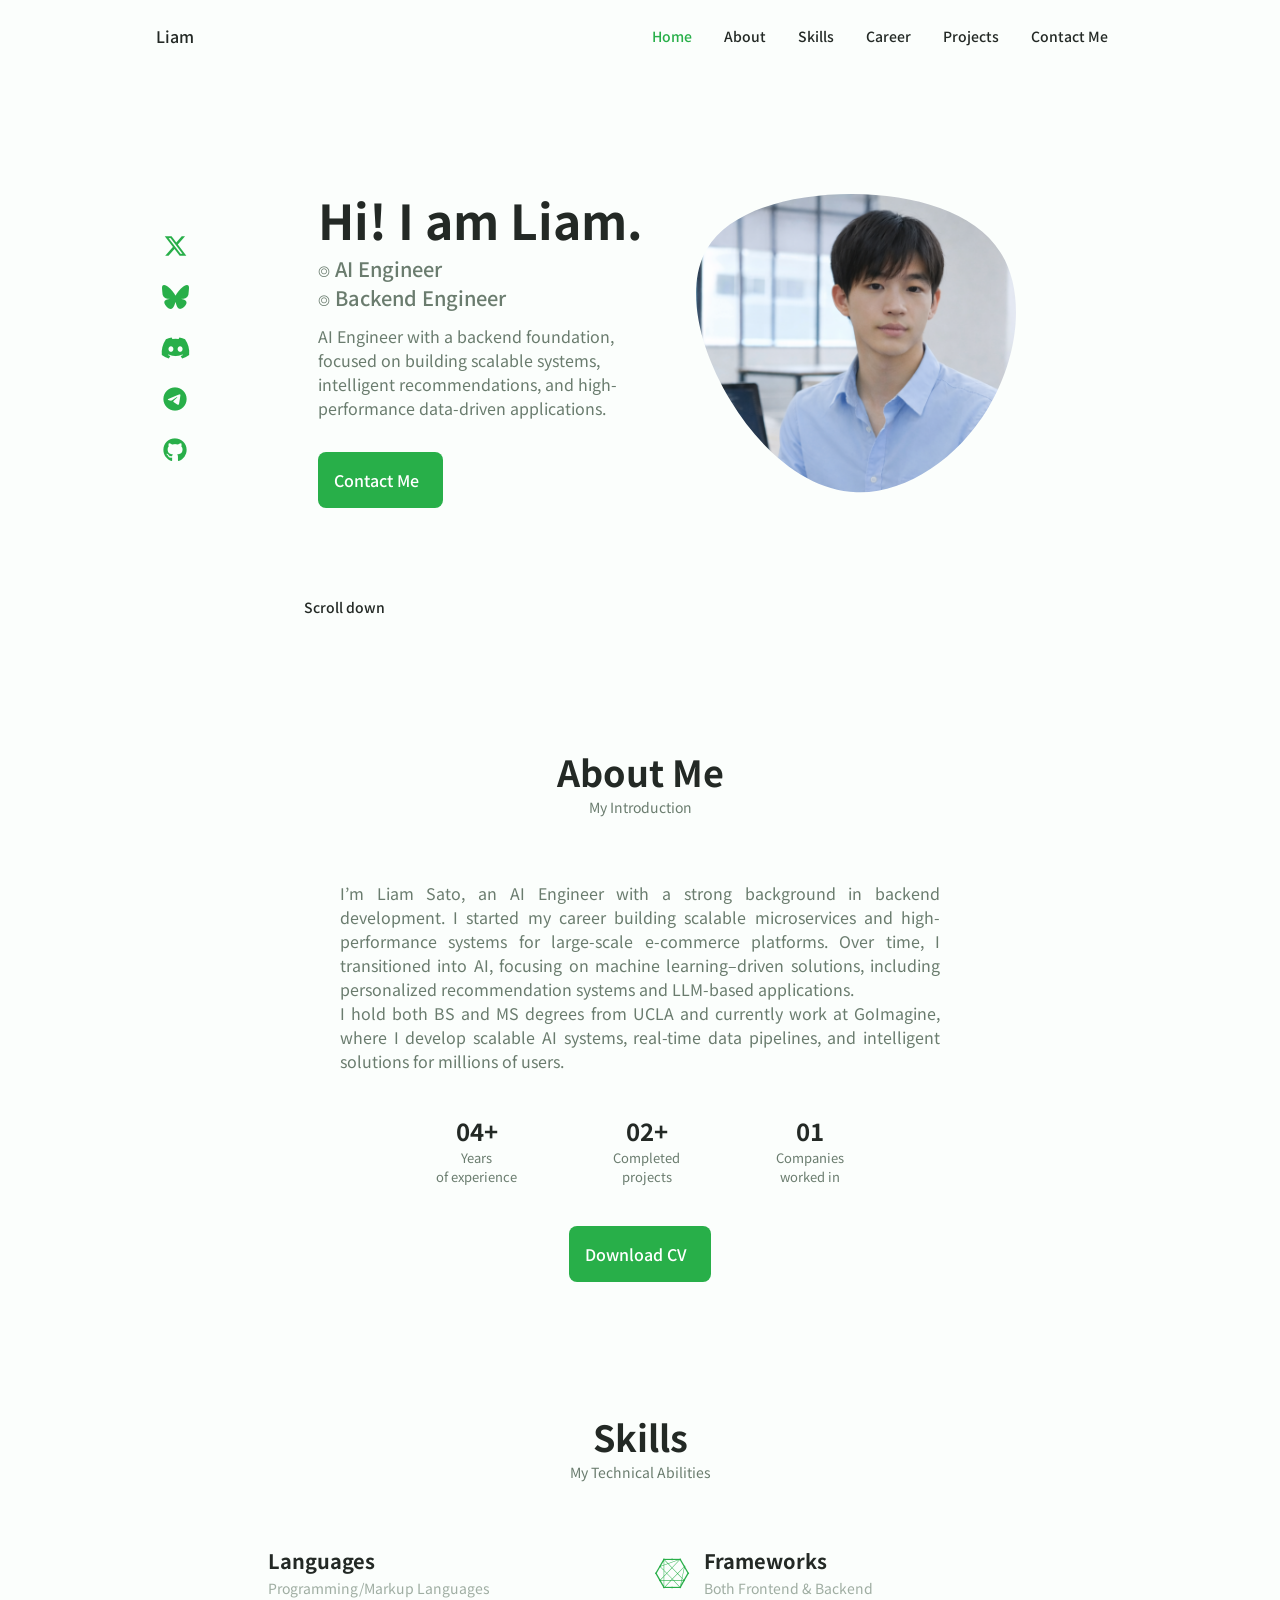
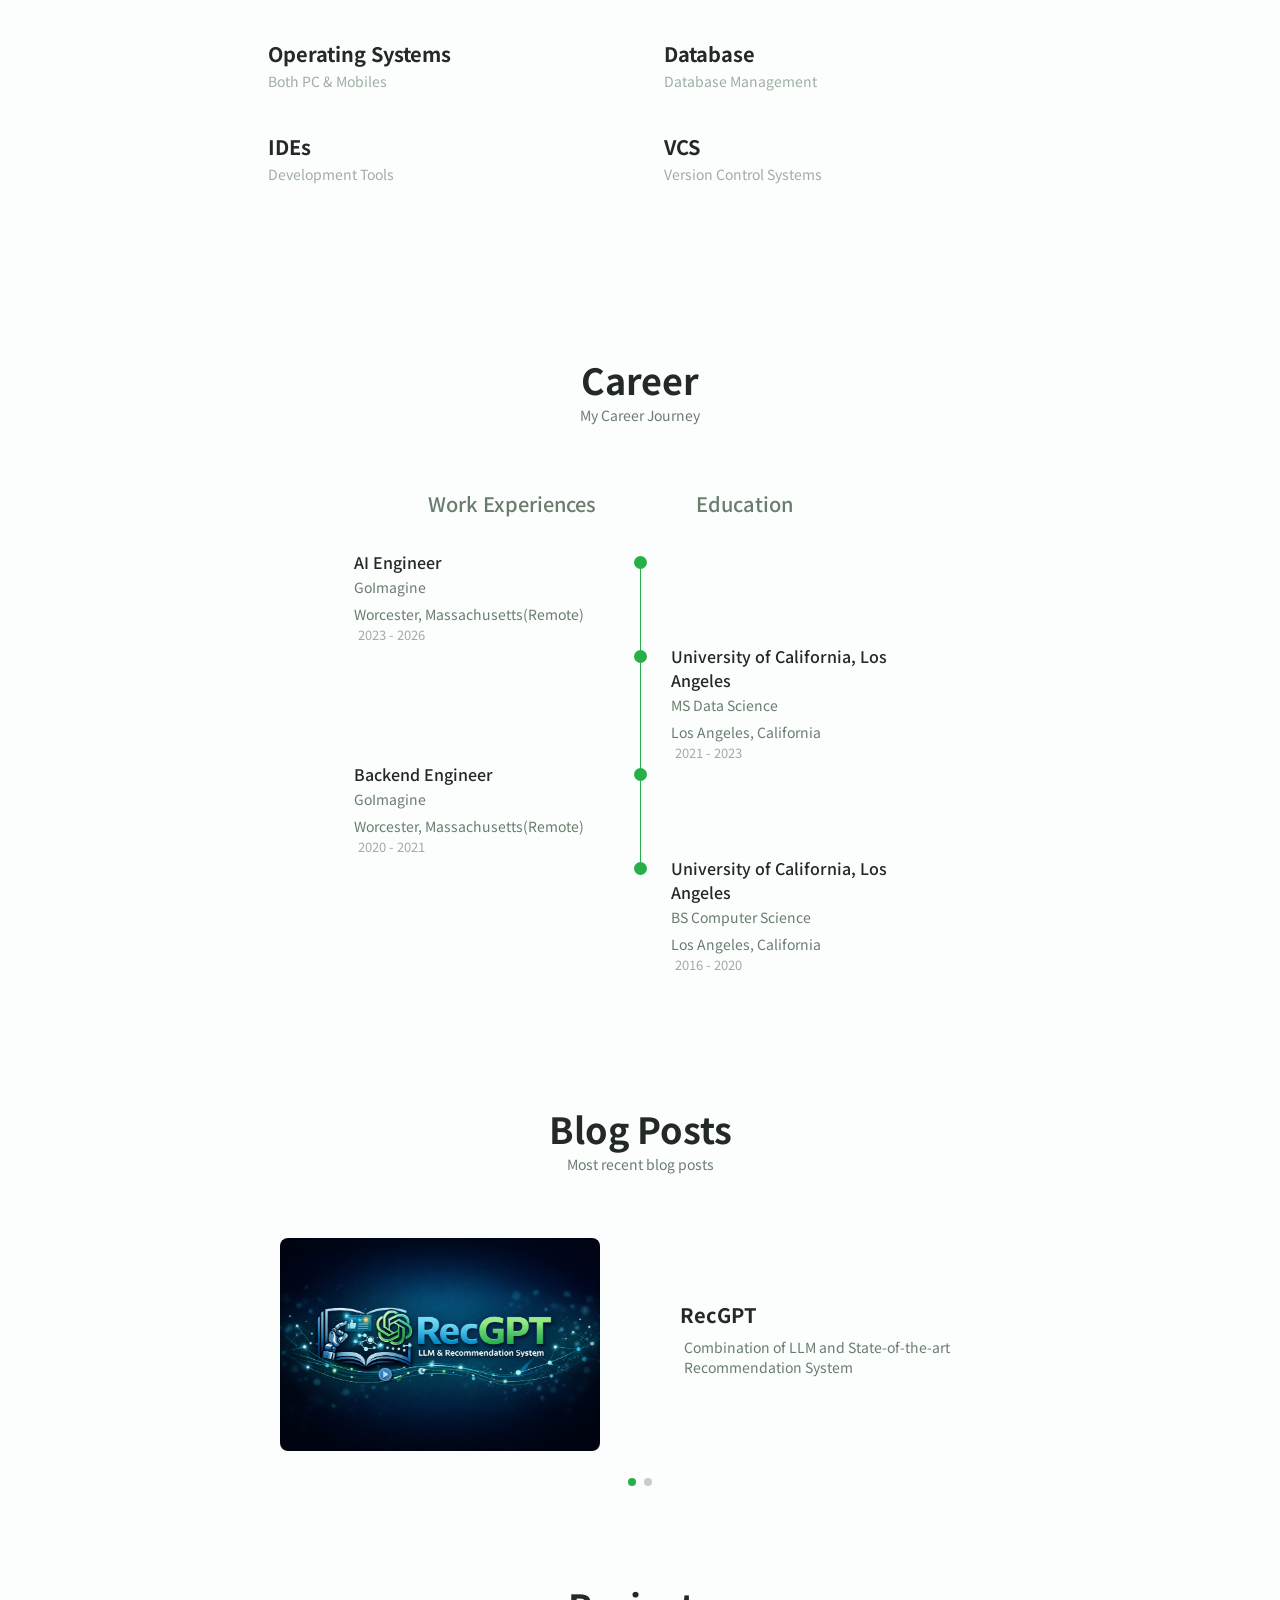
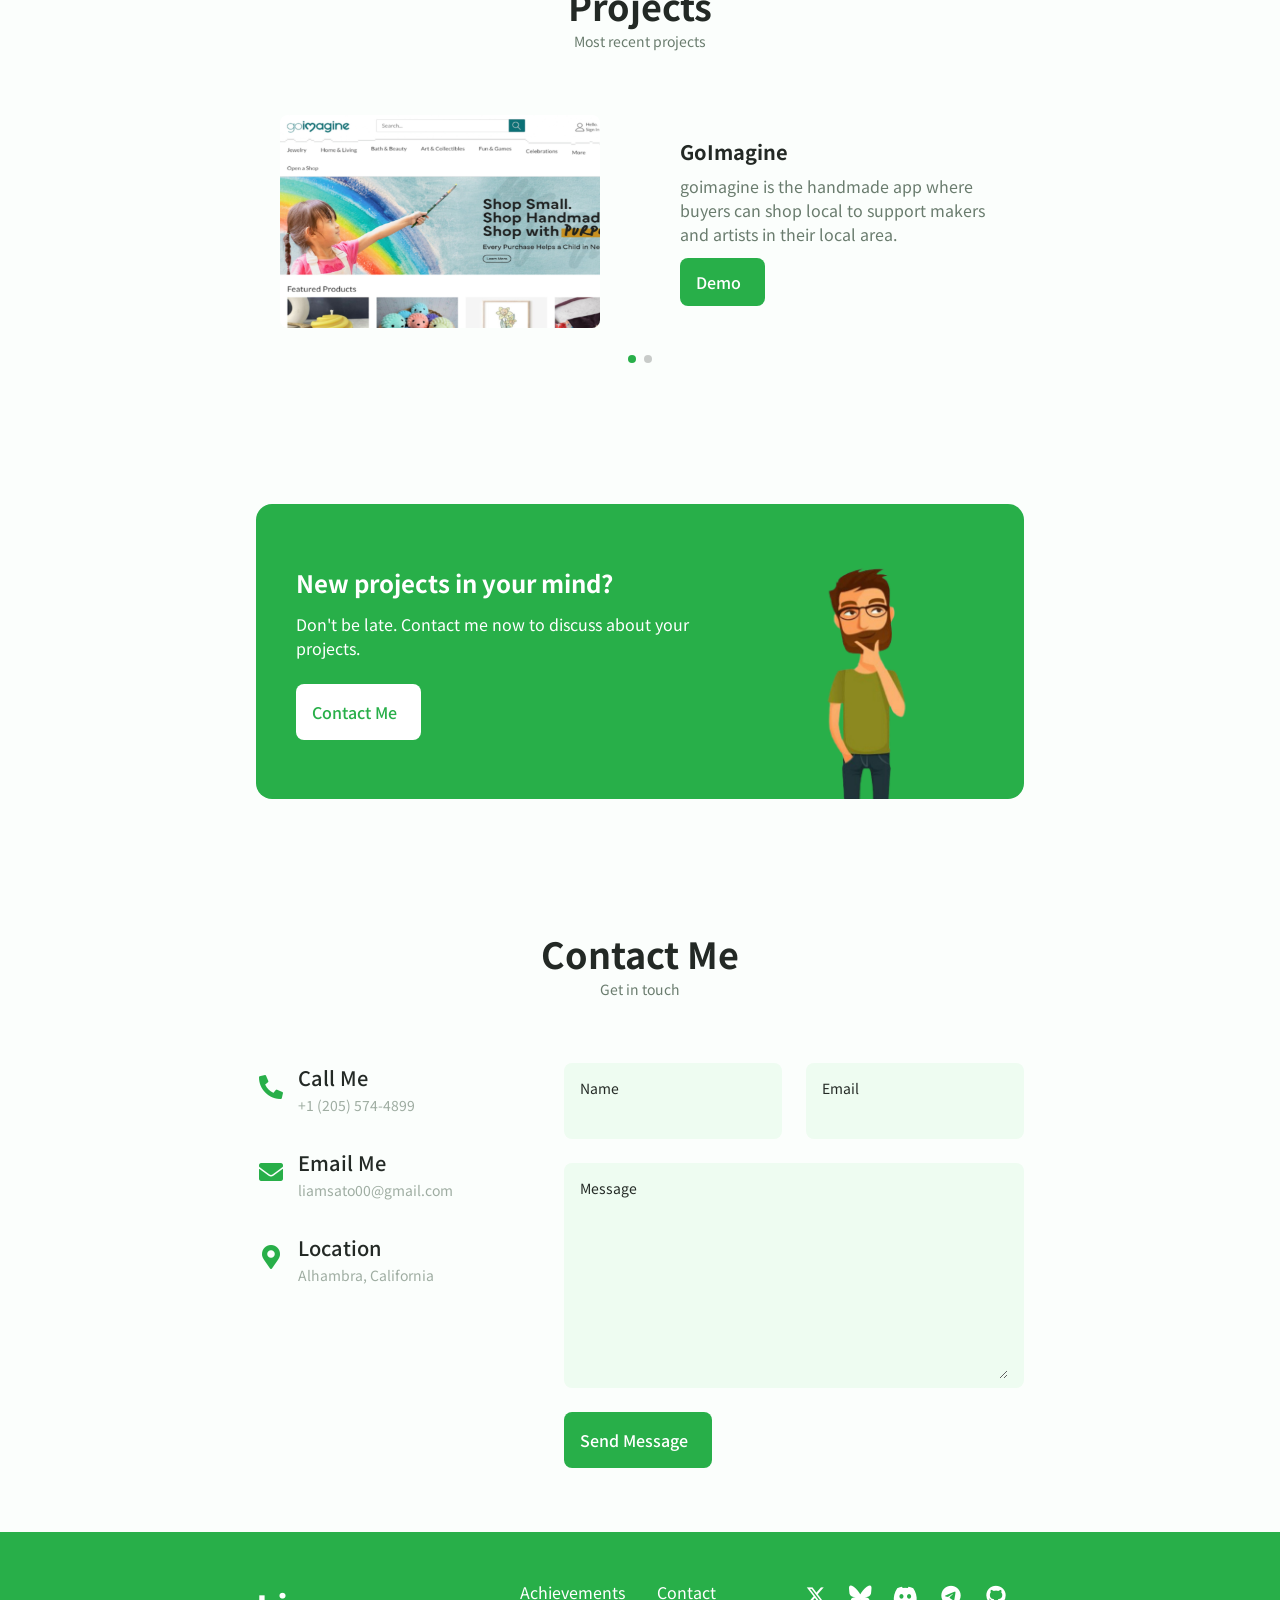
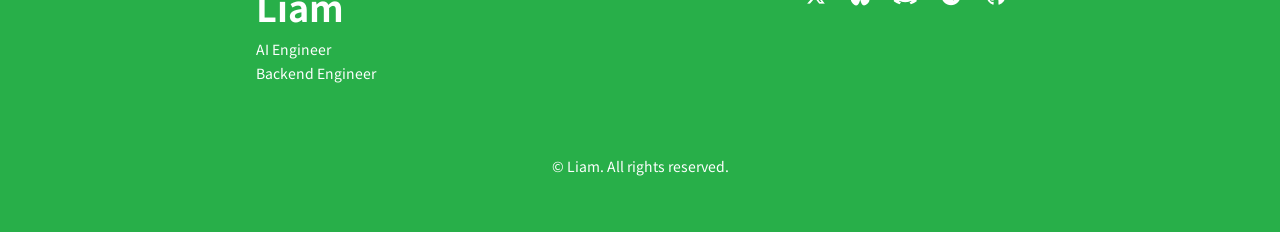
==== index.html @ b8a69bab "Initial Commit" ====
<!DOCTYPE html>
<html lang="en">
    <head>
        <meta charset="UTF-8">
        <meta name="viewport" content="width=device-width, initial-scale=1.0">

        <!--==================== UNICONS ====================-->
        <link rel="stylesheet" href="https://unicons.iconscout.com/release/v4.0.0/css/line.css">
        <link rel="stylesheet" href="https://unicons.iconscout.com/release/v4.0.0/css/solid.css">
        <link rel="stylesheet" href="https://unicons.iconscout.com/release/v4.0.0/css/thinline.css">

        <link href="assets/css/fontawesome.min.css" rel="stylesheet" />
        <link href="assets/css/brands.min.css" rel="stylesheet" />

        <!--==================== FONT AWESOME ====================-->
        <link rel="stylesheet" href="https://cdnjs.cloudflare.com/ajax/libs/font-awesome/5.15.3/css/all.min.css" integrity="sha512-iBBXm8fW90+nuLcSKlbmrPcLa0OT92xO1BIsZ+ywDWZCvqsWgccV3gFoRBv0z+8dLJgyAHIhR35VZc2oM/gI1w==" crossorigin="anonymous" referrerpolicy="no-referrer" />

        <!--==================== SWIPER CSS ====================-->
        <!-- <link rel="stylesheet" href="https://unpkg.com/swiper@6.8.4/swiper-bundle.min.css" /> -->
        <link rel="stylesheet" href="assets/css/swiper-bundle.min.css" />

        <!--==================== CSS ====================-->
        <link rel="stylesheet" href="assets/css/styles.css">

        <title>Liam's Portfolio</title>

        <!--==================== FAVICON ====================-->
        <!-- <link rel="shortcut icon" type="image/jpg" href="assets/image/debugster.png"/> -->
        <link rel="apple-touch-icon" sizes="180x180" href="apple-touch-icon.png">
        <link rel="icon" type="image/png" sizes="32x32" href="favicon-32x32.jpg">
        <link rel="icon" type="image/png" sizes="16x16" href="favicon-16x16.jpg">
        <link rel="manifest" href="site.webmanifest">
        <link rel="mask-icon" href="safari-pinned-tab.svg" color="#5bbad5">
        <meta name="msapplication-TileColor" content="#da532c">
        <meta name="theme-color" content="#ffffff">
    </head>
    <body>
        <!--==================== PAGE LOADING ANIMATION ====================-->
        <div class="loader-wrapper">
            <span class="loader">
                <span class="loader-inner"></span>
            </span>
        </div>

        <div id="main__content">
            <!--==================== HEADER ====================-->
            <header class="header" id="header">
                <nav class="nav container">
                    <a href="#" class="nav__logo">Liam</a>

                    <div class="nav__menu" id="nav-menu">
                        <ul class="nav__list grid">
                            <li class="nav__item">
                                <a href="#home" class="nav__link active-link">
                                    <i class="uil uil-estate nav__icon"></i>
                                    Home
                                </a>
                            </li>

                            <li class="nav__item">
                                <a href="#about" class="nav__link">
                                    <i class="uil uil-user nav__icon"></i>
                                    About
                                </a>
                            </li>

                            <li class="nav__item">
                                <a href="#skills" class="nav__link">
                                    <i class="uil uil-file-alt nav__icon"></i>
                                    Skills
                                </a>
                            </li>

                            <li class="nav__item">
                                <a href="#career" class="nav__link">
                                    <i class="uil uil-briefcase-alt nav__icon"></i>
                                    Career
                                </a>
                            </li>

                            <li class="nav__item hide__me">
                                <a href="#posts" class="nav__link">
                                    <i class="uil uil-briefcase-alt nav__icon"></i>
                                    Posts
                                </a>
                            </li>

                            <li class="nav__item">
                                <a href="#project" class="nav__link">
                                    <i class="uil uil-scenery nav__icon"></i>
                                    Projects
                                </a>
                            </li>

                            <li class="nav__item">
                                <a href="#contact" class="nav__link">
                                    <i class="uil uil-message nav__icon"></i>
                                    Contact Me
                                </a>
                            </li>
                        </ul>
                        <i class="uil uil-times nav__close" id="nav-close"></i>
                    </div>

                    <div class="nav__buttons">
                        <!-- Theme Changer Button -->
                        <i class="uil uil-moon change-theme" id="theme-button"></i>

                        <div class="nav__toggle" id="nav-toggle">
                            <i class="uil uil-apps"></i>
                        </div>
                    </div>
                </nav>
            </header>

            <!--==================== MAIN ====================-->
            <main class="main">
                <!--==================== HOME ====================-->
                <section class="section home" id="home">
                    <div class="container home__container grid">
                        <div class="home__content grid">
                            <div class="home__social">
                                <a href="https://x.com/SatoLiam00" class="home__social__icon" target="_blank">
                                    <i class="fa-brands fa-x-twitter"></i>
                                </a>

                                <a href="https://bsky.app/profile/gentliam.bsky.social" class="home__social__icon" target="_blank">
                                    <i class="fa-brands fa-bluesky"></i>
                                </a>

                                <a href="https://discord.gg/cBmytgBg" class="home__social__icon" target="_blank">
                                    <i class="fa-brands fa-discord"></i>
                                </a>

                                <a href="https://t.me/liam13333" class="home__social__icon" target="_blank">
                                    <i class="fa-brands fa-telegram"></i>
                                </a>

                                <a href="https://github.com/vp0122" class="home__social__icon" target="_blank">
                                    <i class="fa-brands fa-github"></i>
                                </a>
                            </div>

                            <div class="home__image">
                                <svg class="home__blob" viewBox="0 0 200 187" xmlns="http://www.w3.org/2000/svg" xmlns:xlink="http://www.w3.org/1999/xlink">
                                    <mask id="mask0" mask-type="alpha">
                                        <path d="M190.312 36.4879C206.582 62.1187 201.309 102.826 182.328 134.186C163.346 165.547
                                        130.807 187.559 100.226 186.353C69.6454 185.297 41.0228 161.023 21.7403 129.362C2.45775
                                        97.8511 -7.48481 59.1033 6.67581 34.5279C20.9871 10.1032 59.7028 -0.149132 97.9666
                                        0.00163737C136.23 0.303176 174.193 10.857 190.312 36.4879Z"/>
                                    </mask>
                                    <g mask="url(#mask0)">
                                        <path d="M190.312 36.4879C206.582 62.1187 201.309 102.826 182.328 134.186C163.346
                                        165.547 130.807 187.559 100.226 186.353C69.6454 185.297 41.0228 161.023 21.7403
                                        129.362C2.45775 97.8511 -7.48481 59.1033 6.67581 34.5279C20.9871 10.1032 59.7028
                                        -0.149132 97.9666 0.00163737C136.23 0.303176 174.193 10.857 190.312 36.4879Z"/>
                                        <image height="220%" class="home__blob__image" x='-220' y='-60' xlink:href="assets/image/welcome-image.png"/>
                                    </g>
                                </svg>
                            </div>

                            <div class="home__data">
                                <h1 class="home__title">Hi! I am Liam.</h1>
                                <h3 class="home__subtitle">⌾ AI Engineer <br> ⌾ Backend Engineer</h3>
                                <p class="home__description">
                                    AI Engineer with a backend foundation, focused on building scalable systems, intelligent recommendations, and high-performance data-driven applications.
                                </p>
                                <a href="#contact" class="button button__flex">
                                    Contact Me <i class="uil uil-message button__icon"></i>
                                </a>
                            </div>
                        </div>

                        <div class="home__scroll">
                            <a href="#about " class="home__scroll__button button__flex">
                                <i class="uil uil-mouse-alt home__scroll__mouse"></i>
                                <span class="home__scroll__name">Scroll down</span>
                                <i class="uil uil-arrow-down home__scroll__arrow"></i>
                            </a>
                        </div>
                    </div>
                </section>

                <!--==================== ABOUT ====================-->
                <section class="section about " id="about">
                    <h2 class="section__title">About Me</h2>
                    <span class="section__subtitle">My Introduction</span>

                    <div class="container about__container">

                        <div class="about__data">
                            <p class="about__description">
                                I’m Liam Sato, an AI Engineer with a strong background in backend development. I started my career building scalable microservices and high-performance systems for large-scale e-commerce platforms. Over time, I transitioned into AI, focusing on machine learning–driven solutions, including personalized recommendation systems and LLM-based applications.<br>
                                I hold both BS and MS degrees from UCLA and currently work at GoImagine, where I develop scalable AI systems, real-time data pipelines, and intelligent solutions for millions of users.
                            </p>
        
                            <div class="about__info">
                                <div>
                                    <span class="about__info__title">04+</span>
                                    <span class="about__info__name">Years <br> of experience</span>
                                </div>
        
                                <div>
                                    <span class="about__info__title">02+</span>
                                    <span class="about__info__name">Completed <br> projects</span>
                                </div>
        
                                <div>
                                    <span class="about__info__title">01</span>
                                    <span class="about__info__name">Companies <br> worked in</span>
                                </div>
                            </div>

                            <div class="about__buttons">
                                <a download="" href="assets/pdf/CV-Liam_Sato.pdf" class="button button__flex">
                                    Download CV <i class="uil uil-download-alt button__icon"></i>
                                </a>
                            </div>
                        </div>
                    </div>
                </section>

                <!--==================== SKILLS ====================-->
                <section class="section skills" id="skills">
                    <h2 class="section__title">Skills</h2>
                    <span class="section__subtitle">My Technical Abilities</span>
                    <div class="container skills__container grid">

                        <!--==================== SKILLS ROW 1 ====================-->
                        <div>
                            <!--==================== SKILL 1 ====================-->
                            <div class="skills__content skills__close">
                                <div class="skills__header">
                                    <i class="uil uil-brackets-curly skills__icon"></i>

                                    <div>
                                        <h1 class="skills__title">Languages</h1>
                                        <span class="skills__subtitle">Programming/Markup Languages</span>
                                    </div>

                                    <i class="uil uil-angle-down skills__arrow"></i>
                                </div>

                                <div class="skills__list grid">
                                    <table>
                                        <tr>
                                            <td>
                                                <div class="skills__item">
                                                    <img src="assets/image/languages/html.png" alt="" class="skills__image">
                                                    <h3 class="skills__name">HTML5</h3>
                                                </div>
                                            </td>

                                            <td>
                                                <div class="skills__item">
                                                    <img src="assets/image/languages/css.png" alt="" class="skills__image">
                                                    <h3 class="skills__name">CSS3</h3>
                                                </div>
                                            </td>

                                            <td>
                                                <div class="skills__item">
                                                    <img src="assets/image/languages/javascript.png" alt="" class="skills__image">
                                                    <h3 class="skills__name">JavaScript</h3>
                                                </div>
                                            </td>

                                            <td>
                                                <div class="skills__item">
                                                    <img src="assets/image/languages/typescript.png" alt="" class="skills__image">
                                                    <h3 class="skills__name">TypeScript</h3>
                                                </div>
                                            </td>
                                        </tr>

                                        <tr>
                                            <td>
                                                <div class="skills__item">
                                                    <img src="assets/image/languages/c.png" alt="" class="skills__image">
                                                    <h3 class="skills__name">C</h3>
                                                </div>
                                            </td>

                                            <td>
                                                <div class="skills__item">
                                                    <img src="assets/image/languages/cpp.png" alt="" class="skills__image">
                                                    <h3 class="skills__name">C++</h3>
                                                </div>
                                            </td>

                                            <td>
                                                <div class="skills__item">
                                                    <img src="assets/image/languages/csharp.png" alt="" class="skills__image">
                                                    <h3 class="skills__name">C#</h3>
                                                </div>
                                            </td>

                                            <td>
                                                <div class="skills__item">
                                                    <img src="assets/image/languages/java.png" alt="" class="skills__image">
                                                    <h3 class="skills__name">Java</h3>
                                                </div>
                                            </td>
                                        </tr>

                                        <tr>
                                            <td>
                                                <div class="skills__item">
                                                    <img src="assets/image/languages/python.png" alt="" class="skills__image">
                                                    <h3 class="skills__name">Python</h3>
                                                </div>
                                            </td>

                                            <td>
                                                <div class="skills__item">
                                                    <img src="assets/image/languages/php.png" alt="" class="skills__image">
                                                    <h3 class="skills__name">PHP</h3>
                                                </div>
                                            </td>

                                            <td></td>

                                            <td></td>
                                        </tr>
                                    </table>
                                </div>
                            </div>

                            <!--==================== SKILL 2 ====================-->
                            <div class="skills__content skills__close">
                                <div class="skills__header">
                                    <i class="uil uil-desktop skills__icon"></i>

                                    <div>
                                        <h1 class="skills__title">Operating Systems</h1>
                                        <span class="skills__subtitle">Both PC &amp; Mobiles</span>
                                    </div>

                                    <i class="uil uil-angle-down skills__arrow"></i>
                                </div>

                                <div class="skills__list grid">
                                    <table>
                                        <tr>
                                            <td>
                                                <div class="skills__item">
                                                    <img src="assets/image/os/windows.png" alt="" class="skills__image">
                                                    <h3 class="skills__name">Windows</h3>
                                                </div>
                                            </td>

                                            <td>
                                                <div class="skills__item">
                                                    <img src="assets/image/os/ubuntu.png" alt="" class="skills__image">
                                                    <h3 class="skills__name">Ubuntu</h3>
                                                </div>
                                            </td>

                                            <td>
                                                <div class="skills__item">
                                                    <img src="assets/image/os/android.png" alt="" class="skills__image">
                                                    <h3 class="skills__name">Android</h3>
                                                </div>
                                            </td>
                                        </tr>
                                    </table>
                                </div>
                            </div>
                            
                            <!--==================== SKILLS ROW 3 ====================-->
                            <div>
                                <!--==================== SKILL 1 ====================-->
                                <div class="skills__content skills__close">
                                    <div class="skills__header">
                                        <i class="uil uil-setting skills__icon"></i>

                                        <div>
                                            <h1 class="skills__title">IDEs</h1>
                                            <span class="skills__subtitle">Development Tools</span>
                                        </div>

                                        <i class="uil uil-angle-down skills__arrow"></i>
                                    </div>

                                    <div class="skills__list grid">
                                        <table>
                                            <tr>
                                                <td>
                                                    <div class="skills__item">
                                                        <img src="assets/image/ide/vscode.png" alt="" class="skills__image">
                                                        <h3 class="skills__name">VS Code</h3>
                                                    </div>
                                                </td>

                                                <td>
                                                    <div class="skills__item">
                                                        <img src="assets/image/ide/intellij-idea.png" alt="" class="skills__image">
                                                        <h3 class="skills__name">IntelliJ</h3>
                                                    </div>
                                                </td>

                                                <td>
                                                    <div class="skills__item">
                                                        <img src="assets/image/ide/webstorm.png" alt="" class="skills__image">
                                                        <h3 class="skills__name">WebStorm</h3>
                                                    </div>
                                                </td>

                                                <td></td>
                                            </tr>
                                        </table>
                                    </div>
                                </div>
                            </div>
                        </div>

                        <!--==================== SKILLS ROW 2 ====================-->
                        <div>
                            <!--==================== SKILL 1 ====================-->
                            <div class="skills__content skills__close">
                                <div class="skills__header">
                                    <!-- <i class="uil uil-brackets-curly skills__icon"></i> -->
                                    <i class="fab fa-connectdevelop skills__icon"></i>

                                    <div>
                                        <h1 class="skills__title">Frameworks</h1>
                                        <span class="skills__subtitle">Both Frontend &amp; Backend</span>
                                    </div>

                                    <i class="uil uil-angle-down skills__arrow"></i>
                                </div>

                                <div class="skills__list grid">
                                    <table>
                                        <tr>
                                            <td>
                                                <div class="skills__item">
                                                    <img src="assets/image/frameworks/bootstrap.png" alt="" class="skills__image">
                                                    <h3 class="skills__name">Bootstrap</h3>
                                                </div>
                                            </td>

                                            <td>
                                                <div class="skills__item">
                                                    <img src="assets/image/frameworks/jquery.png" alt="" class="skills__image">
                                                    <h3 class="skills__name">jQuery</h3>
                                                </div>
                                            </td>

                                            <td>
                                                <div class="skills__item">
                                                    <img src="assets/image/frameworks/nextjs.png" alt="" class="skills__image">
                                                    <h3 class="skills__name">Next.JS</h3>
                                                </div>
                                            </td>

                                            <td>
                                                <div class="skills__item">
                                                    <img src="assets/image/frameworks/springboot.png" alt="" class="skills__image">
                                                    <h3 class="skills__name">Spring Boot</h3>
                                                </div>
                                            </td>
                                        </tr>

                                        <tr>
                                            <td>
                                                <div class="skills__item">
                                                    <img src="assets/image/frameworks/pytorch.png" alt="" class="skills__image">
                                                    <h3 class="skills__name">PyTorch</h3>
                                                </div>
                                            </td>

                                            <td>
                                                <div class="skills__item">
                                                    <img src="assets/image/frameworks/huggingface.png" alt="" class="skills__image">
                                                    <h3 class="skills__name">Huggingface<br>Transformers</h3>
                                                </div>
                                            </td>

                                            <td></td>

                                            <td></td>
                                        </tr>
                                    </table>
                                </div>
                            </div>

                            <!--==================== SKILL 2 ====================-->
                            <div class="skills__content skills__close">
                                <div class="skills__header">
                                    <i class="uil uil-server-connection skills__icon"></i>

                                    <div>
                                        <h1 class="skills__title">Database</h1>
                                        <span class="skills__subtitle">Database Management</span>
                                    </div>

                                    <i class="uil uil-angle-down skills__arrow"></i>
                                </div>

                                <div class="skills__list grid">
                                    <table>
                                        <tr>
                                            <td>
                                                <div class="skills__item">
                                                    <img src="assets/image/database/mysql.png" alt="" class="skills__image">
                                                    <h3 class="skills__name">MySQL</h3>
                                                </div>
                                            </td>

                                            <td>
                                                <div class="skills__item">
                                                    <img src="assets/image/database/oracle.png" alt="" class="skills__image">
                                                    <h3 class="skills__name">Oracle</h3>
                                                </div>
                                            </td>

                                            <td>
                                                <div class="skills__item">
                                                    <img src="assets/image/database/mongodb.png" alt="" class="skills__image">
                                                    <h3 class="skills__name">MongoDB</h3>
                                                </div>
                                            </td>

                                            <td>
                                                <div class="skills__item">
                                                    <img src="assets/image/database/redis.png" alt="" class="skills__image">
                                                    <h3 class="skills__name">Redis</h3>
                                                </div>
                                            </td>
                                        </tr>
                                    </table>
                                </div>
                            </div>
                            
                            <!--==================== SKILL 2 ====================-->
                            <div class="skills__content skills__close">
                                <div class="skills__header">
                                    <i class="uil uil-code-branch skills__icon"></i>

                                    <div>
                                        <h1 class="skills__title">VCS</h1>
                                        <span class="skills__subtitle">Version Control Systems</span>
                                    </div>

                                    <i class="uil uil-angle-down skills__arrow"></i>
                                </div>

                                <div class="skills__list grid">
                                    <table>
                                        <tr>
                                            <td>
                                                <div class="skills__item">
                                                    <img src="assets/image/vcs/git.png" alt="" class="skills__image">
                                                    <h3 class="skills__name">Git</h3>
                                                </div>
                                            </td>

                                            <td>
                                                <div class="skills__item">
                                                </div>
                                            </td>

                                            <td>
                                                <div class="skills__item">
                                                </div>
                                            </td>

                                            <td>
                                                <div class="skills__item">
                                                </div>
                                            </td>
                                        </tr>
                                    </table>
                                </div>
                            </div>
                        </div>
                    </div>
                </section>

                <!--==================== CAREER ====================-->
                <section class="section career" id="career">
                    <h2 class="section__title">Career</h2>
                    <span class="section__subtitle">My Career Journey</span>

                    <div class="container career__container">
                        <div class="career__tabs">
                            <div class="career__button button__flex">
                                <i class="uil uil-briefcase-alt career__icon"></i>
                                Work Experiences
                            </div>

                            <div class="career__button button__flex">
                                <i class="uil uil-graduation-cap career__icon"></i>
                                Education
                            </div>
                        </div>

                        <div class="career__sections">
                            <!--==================== CAREER CONTENT 1 ====================-->
                            <div class="career__content career__active career__education" data-content>
                                <!--==================== CAREER 1 ====================-->
                                <div class="career__data">
                                    <div>
                                        <h3 class="career__title">AI Engineer</h3>
                                        <span class="career__institute">GoImagine</span>
                                        
                                        <div>
                                            <i class="uil uil-location-pin-alt"></i>
                                            <span class="career__location">Worcester, Massachusetts(Remote)</span>
                                        </div>
                                        
                                        <div class="career__calendar">
                                            <i class="uil uil-calendar-alt"></i>
                                            <span class="career__year">2023 - 2026</span>
                                        </div>
                                    </div>

                                    <div>
                                        <span class="career__rounder"></span>
                                        <span class="career__line"></span>
                                    </div>
                                </div>

                                <!--==================== CAREER 2 ====================-->
                                <div class="career__data">
                                    <div></div>

                                    <div>
                                        <span class="career__rounder"></span>
                                        <span class="career__line"></span>
                                    </div>
                                    
                                    <div>
                                        <h3 class="career__title">University of California, Los Angeles</h3>
                                        <span class="career__institute">MS Data Science</span>

                                        <div>
                                            <i class="uil uil-location-pin-alt"></i>
                                            <span class="career__location">Los Angeles, California</span>
                                        </div>

                                        <div class="career__calendar">
                                            <i class="uil uil-calendar-alt"></i>
                                            <span class="career__year">2021 - 2023</span>
                                        </div>
                                    </div>
                                </div>

                                <!--==================== CAREER 3 ====================-->
                                <div class="career__data">
                                    <div>
                                        <h3 class="career__title">Backend Engineer</h3>
                                        <span class="career__institute">GoImagine</span>
                                        
                                        <div>
                                            <i class="uil uil-location-pin-alt"></i>
                                            <span class="career__location">Worcester, Massachusetts(Remote)</span>
                                        </div>
                                        
                                        <div class="career__calendar">
                                            <i class="uil uil-calendar-alt"></i>
                                            <span class="career__year">2020 - 2021</span>
                                        </div>
                                    </div>

                                    <div>
                                        <span class="career__rounder"></span>
                                        <span class="career__line"></span>
                                    </div>
                                </div>

                                <!--==================== CAREER 4 ====================-->
                                <div class="career__data">
                                    
                                    <div></div>

                                    <div>
                                        <span class="career__rounder"></span>
                                    </div>
                                    
                                    <div>
                                        <h3 class="career__title">University of California, Los Angeles</h3>
                                        <span class="career__institute">BS Computer Science</span>

                                        <div>
                                            <i class="uil uil-location-pin-alt"></i>
                                            <span class="career__location">Los Angeles, California</span>
                                        </div>

                                        <div class="career__calendar">
                                            <i class="uil uil-calendar-alt"></i>
                                            <span class="career__year">2016 - 2020</span>
                                        </div>
                                    </div>
                                </div>
                            </div>
                        </div>
                    </div>
                </section>

                <!--==================== POSTS / BLOG ====================-->
                <section class="section posts" id="posts">
                    <h2 class="section__title">Blog Posts</h2>
                    <span class="section__subtitle">Most recent blog posts</span>

                    <div class="container posts__container swiper-container">
                        <div class="swiper-wrapper">
                            <!--==================== POST 1 ====================-->
                            <div class="posts__content grid swiper-slide">
                                <img src="assets/image/posts/RecGPT.jpg" alt="" class="posts__image">

                                <div class="posts__data">
                                    <h3 class="posts__title">RecGPT</h3>
                                    <div class="posts__description">
                                        <ul>
                                            <li>
                                                <i class="uil uil-document-info posts__li__icon"></i>
                                                <span class="posts__list__item">Combination of LLM and State-of-the-art Recommendation System</span>
                                            </li>
                                        </ul>
                                    </div>
                                </div>
                            </div>

                            <!--==================== POST 2 ====================-->
                            <div class="posts__content grid swiper-slide">
                                <img src="assets/image/posts/Java_TIP.jpg" alt="" class="posts__image">

                                <div class="posts__data">
                                    <h3 class="posts__title">Java TIP</h3>
                                    <div class="posts__description">
                                        <ul>
                                            <li>
                                                <i class="uil uil-document-info posts__li__icon"></i>
                                                <span class="posts__list__item">One of the Java Tip Series</span>
                                            </li>
                                        </ul>
                                    </div>
                                </div>
                            </div>
                        </div>

                        <div class="swiper-button-next">
                            <i class="uil uil-angle-right-b posts__swiper__icon"></i>
                        </div>
                        <div class="swiper-button-prev">
                            <i class="uil uil-angle-left-b posts__swiper__icon"></i>
                        </div>

                        <div class="swiper-pagination"></div>
                    </div>
                </section>

                <!--==================== PROJECTS ====================-->
                <section class="section project" id="project">
                    <h2 class="section__title">Projects</h2>
                    <span class="section__subtitle">Most recent projects</span>

                    <div class="container project__container swiper-container">
                        <div class="swiper-wrapper">
                            <!--==================== PROJECT 1 ====================-->
                            <div class="project__content grid swiper-slide">
                                <img src="assets/image/projects/GoImagine.jpg" alt="" class="project__image">

                                <div class="project__data">
                                    <h3 class="project__title">GoImagine</h3>
                                    <p class="project__description">
                                        goimagine is the handmade app where buyers can shop local to support makers and artists in their local area.
                                    </p>
                                    <a href="https://play.google.com/store/apps/details?id=com.goimagine.app&hl=en_SG" class="button button__flex button__small project__button" target="_blank">
                                        Demo
                                        <i class="uil uil-arrow-right button__icon"></i>
                                    </a>
                                </div>
                            </div>

                            <!--==================== PROJECT 2 ====================-->
                            <div class="project__content grid swiper-slide">
                                <img src="assets/image/projects/UnitConverter-Thumb.jpg" alt="" class="project__image">

                                <div class="project__data">
                                    <h3 class="project__title">Unit Converter</h3>
                                    <p class="project__description">
                                        An Android app to convert between units of various measurements.
                                    </p>
                                    <a href="https://www.amazon.com/Debugster-Unit-Converter/dp/B01A475IP0/" class="button button__flex button__small project__button" target="_blank">
                                        Demo
                                        <i class="uil uil-arrow-right button__icon"></i>
                                    </a>
                                </div>
                            </div>
                        </div>

                        <div class="swiper-button-next">
                            <i class="uil uil-angle-right-b project__swiper__icon"></i>
                        </div>
                        <div class="swiper-button-prev">
                            <i class="uil uil-angle-left-b project__swiper__icon"></i>
                        </div>

                        <div class="swiper-pagination"></div>
                    </div>
                </section>

                <!--==================== PROPOSAL IN MIND ====================-->
                <section class="section proposal">
                    <div class="proposal__bg">
                        <div class="container proposal__container grid">
                            <div class="proposal__data">
                                <h2 class="proposal__title">New projects in your mind?</h2>
                                <p class="proposal__description">
                                    Don't be late. Contact me now to discuss about your projects.
                                </p>
                                <a href="#contact" class="button button__flex button__white">
                                    Contact Me <i class="uil uil-message button__icon proposal__icon"></i>
                                </a>
                            </div>

                            <img src="assets/image/proposal.png" alt="" class="proposal__image">
                        </div>
                    </div>
                </section>

                <!--==================== CONTACT ME ====================-->
                <section class="section contact" id="contact">
                    <h2 class="section__title">Contact Me</h2>
                    <span class="section__subtitle">Get in touch</span>

                    <div class="container contact__container grid">
                        <div>
                            <div class="contact__info">
                                <i class="fa fa-phone-alt contact__icon"></i>

                                <div>
                                    <h3 class="contact__title">Call Me</h3>
                                    <span class="contact__subtitle">+1 (205) 574-4899</span>
                                </div>
                            </div>

                            <div class="contact__info">
                                <i class="fa fa-envelope contact__icon"></i>

                                <div>
                                    <h3 class="contact__title">Email Me</h3>
                                    <span class="contact__subtitle">liamsato00@gmail.com</span>
                                </div>
                            </div>

                            <div class="contact__info">
                                <i class="fa fa-map-marker-alt contact__icon"></i>

                                <div>
                                    <h3 class="contact__title">Location</h3>
                                    <span class="contact__subtitle">Alhambra, California</span>
                                </div>
                            </div>
                        </div>

                        <form accept="#" method="POST" class="contact__form grid">
                            <div class="contact__inputs grid">
                                <div class="contact__content">
                                    <label for="" class="contact__label">Name</label>
                                    <input type="text" id="sender__name" class="contact__input">
                                </div>

                                <div class="contact__content">
                                    <label for="" class="contact__label">Email</label>
                                    <input type="email" id="sender__email" class="contact__input">
                                </div>
                            </div>

                            <div class="contact__content">
                                <label for="" class="contact__label">Message</label>
                                <textarea name="" id="sender__message" cols="0" rows="7" class="contact__input"></textarea>
                            </div>

                            <div class="contact__content" id="contact__form__error">
                                <div class="contact__input">
                                    <p class="contact__form__error__text">
                                        <i class="uil uil-times-circle"></i>
                                        Please, fill up the inputs correctly.
                                    </p>
                                </div>
                            </div>

                            <div>
                                <a href="#contact" id="contact__form__submit__button" class="button button__flex">
                                    Send Message
                                    <i class="uil uil-message button__icon"></i>
                                </a>
                            </div>
                        </form>

                        <!--==================== EMAIL SENDING MODAL ====================-->
                        <div id="email__modal__sending" class="email__modal hidden__modal">
                            <div class="email__modal__content">
                                <h4 class="email__modal__title">Hello, <span class="email__modal__sender__name"></span></h4>
                                <!-- <i class="uil uil-times email__modal__close"></i> -->

                                <ul class="email__modal__list grid">
                                    <li class="email__modal__text">
                                        <!-- <i class="uil uil-check-circle email__modal__icon__success"></i> -->
                                        <div class="lds-ring"><div></div><div></div><div></div><div></div></div>
                                        <p id="email__modal__text__sending">Your message is being sent...</p>
                                    </li>
                                </ul>
                            </div>
                        </div>
                        
                        <!--==================== EMAIL SUCCESS MODAL ====================-->
                        <div id="email__modal__success" class="email__modal hidden__modal">
                            <div class="email__modal__content">
                                <h4 class="email__modal__title">Hello, <span class="email__modal__sender__name"></span></h4>
                                <i class="uil uil-times email__modal__close"></i>

                                <ul class="email__modal__list grid">
                                    <li class="email__modal__text">
                                        <i class="uil uil-check-circle email__modal__icon__success"></i>
                                        <p>Your message has been sent successfully. Thank you for contacting me.</p>
                                    </li>
                                </ul>
                            </div>
                        </div>

                        <!--==================== EMAIL FAILED MODAL ====================-->
                        <div id="email__modal__failed" class="email__modal hidden__modal">
                            <div class="email__modal__content">
                                <h4 class="email__modal__title">Hello, <span class="email__modal__sender__name"></span></h4>
                                <i class="uil uil-times email__modal__close"></i>

                                <ul class="email__modal__list grid">
                                    <li class="email__modal__text">
                                        <i class="uil uil-times-circle email__modal__icon__failed"></i>
                                        <p>Sorry! Your message couldn't be sent. Please, try again later.</p>
                                    </li>
                                </ul>
                            </div>
                        </div>
                    </div>
                </section>
            </main>

            <!--==================== FOOTER ====================-->
            <footer class="footer">
                <div class="footer__bg">
                    <div class="container footer__container grid">
                        <div>
                            <h1 class="footer__title">Liam</h1>
                            <span class="footer__subtitle">AI Engineer<br>Backend Engineer</span>
                        </div>

                        <ul class="footer__links">
                            <li>
                                <a href="#achievements" class="footer__link">Achievements</a>
                            </li>

                            <li>
                                <a href="#contact" class="footer__link">Contact</a>
                            </li>
                        </ul>

                        <div class="footer__socials">
                            <a href="https://x.com/SatoLiam00" class="footer__social" target="_blank">
                                <i class="fa-brands fa-x-twitter"></i>
                            </a>

                            <a href="https://bsky.app/profile/gentliam.bsky.social" class="footer__social" target="_blank">
                                <i class="fa-brands fa-bluesky"></i>
                            </a>

                            <a href="https://discord.gg/cBmytgBg" class="footer__social" target="_blank">
                                <i class="fa-brands fa-discord"></i>
                            </a>

                            <a href="https://t.me/liam13333" class="footer__social" target="_blank">
                                <i class="fa-brands fa-telegram"></i>
                            </a>

                            <a href="https://github.com/vp0122" class="footer__social" target="_blank">
                                <i class="fa-brands fa-github"></i>
                            </a>
                        </div>
                    </div>

                    <p class="footer__copy">
                        &copy; Liam. All rights reserved.
                    </p>
                </div>
            </footer>

            <!--==================== SCROLL TOP ====================-->
            <a href="#" class="scroll__up" id="scroll-up">
                <i class="uil uil-arrow-up scroll__up__icon"></i>
            </a>
        </div>

        <!--==================== JQUERY ====================-->
        <!-- <script src="https://cdnjs.cloudflare.com/ajax/libs/jquery/3.6.0/jquery.min.js"></script> -->
        <script src="assets/js/jquery-3.6.0.min.js"></script>

        <!--==================== UNICONS ====================-->
        <script src="https://unicons.iconscout.com/release/v4.0.0/script/monochrome/bundle.js"></script>

        <!--==================== FONT AWESOME ====================-->
        <script src="https://cdnjs.cloudflare.com/ajax/libs/font-awesome/5.15.3/js/all.min.js" integrity="sha512-RXf+QSDCUQs5uwRKaDoXt55jygZZm2V++WUZduaU/Ui/9EGp3f/2KZVahFZBKGH0s774sd3HmrhUy+SgOFQLVQ==" crossorigin="anonymous" referrerpolicy="no-referrer"></script>

        <!--==================== SWIPER JS ====================-->
        <!-- <script src="assets/js/swiper-bundle.min.js"></script> -->
        <!-- <script src="https://unpkg.com/swiper@6.8.4/swiper-bundle.min.js"></script> -->
        <script src="assets/js/swiper-bundle.min.js"></script>

        <!--==================== SMTP JS ====================-->
        <script src="https://smtpjs.com/v3/smtp.js"></script>

        <!--==================== MAIN JS ====================-->
        <script src="assets/js/main.js"></script>
    </body>
</html>
---- assets/css/brands.min.css ----
/*!
 * Font Awesome Free 7.2.0 by @fontawesome - https://fontawesome.com
 * License - https://fontawesome.com/license/free (Icons: CC BY 4.0, Fonts: SIL OFL 1.1, Code: MIT License)
 * Copyright 2026 Fonticons, Inc.
 */
:host,:root{--fa-family-brands:"Font Awesome 7 Brands";--fa-font-brands:normal 400 1em/1 var(--fa-family-brands)}@font-face{font-family:"Font Awesome 7 Brands";font-style:normal;font-weight:400;font-display:block;src:url(../webfonts/fa-brands-400.woff2)}.fa-brands,.fa-classic.fa-brands,.fab{--fa-family:var(--fa-family-brands);--fa-style:400}.fa-firefox-browser{--fa:"\e007"}.fa-ideal{--fa:"\e013"}.fa-microblog{--fa:"\e01a"}.fa-pied-piper-square,.fa-square-pied-piper{--fa:"\e01e"}.fa-unity{--fa:"\e049"}.fa-dailymotion{--fa:"\e052"}.fa-instagram-square,.fa-square-instagram{--fa:"\e055"}.fa-mixer{--fa:"\e056"}.fa-shopify{--fa:"\e057"}.fa-deezer{--fa:"\e077"}.fa-edge-legacy{--fa:"\e078"}.fa-google-pay{--fa:"\e079"}.fa-rust{--fa:"\e07a"}.fa-tiktok{--fa:"\e07b"}.fa-unsplash{--fa:"\e07c"}.fa-cloudflare{--fa:"\e07d"}.fa-guilded{--fa:"\e07e"}.fa-hive{--fa:"\e07f"}.fa-42-group,.fa-innosoft{--fa:"\e080"}.fa-instalod{--fa:"\e081"}.fa-octopus-deploy{--fa:"\e082"}.fa-perbyte{--fa:"\e083"}.fa-uncharted{--fa:"\e084"}.fa-watchman-monitoring{--fa:"\e087"}.fa-wodu{--fa:"\e088"}.fa-wirsindhandwerk,.fa-wsh{--fa:"\e2d0"}.fa-bots{--fa:"\e340"}.fa-cmplid{--fa:"\e360"}.fa-bilibili{--fa:"\e3d9"}.fa-golang{--fa:"\e40f"}.fa-pix{--fa:"\e43a"}.fa-sitrox{--fa:"\e44a"}.fa-hashnode{--fa:"\e499"}.fa-meta{--fa:"\e49b"}.fa-padlet{--fa:"\e4a0"}.fa-nfc-directional{--fa:"\e530"}.fa-nfc-symbol{--fa:"\e531"}.fa-screenpal{--fa:"\e570"}.fa-space-awesome{--fa:"\e5ac"}.fa-square-font-awesome{--fa:"\e5ad"}.fa-gitlab-square,.fa-square-gitlab{--fa:"\e5ae"}.fa-odysee{--fa:"\e5c6"}.fa-stubber{--fa:"\e5c7"}.fa-debian{--fa:"\e60b"}.fa-shoelace{--fa:"\e60c"}.fa-threads{--fa:"\e618"}.fa-square-threads{--fa:"\e619"}.fa-square-x-twitter{--fa:"\e61a"}.fa-x-twitter{--fa:"\e61b"}.fa-opensuse{--fa:"\e62b"}.fa-letterboxd{--fa:"\e62d"}.fa-square-letterboxd{--fa:"\e62e"}.fa-mintbit{--fa:"\e62f"}.fa-google-scholar{--fa:"\e63b"}.fa-brave{--fa:"\e63c"}.fa-brave-reverse{--fa:"\e63d"}.fa-pixiv{--fa:"\e640"}.fa-upwork{--fa:"\e641"}.fa-webflow{--fa:"\e65c"}.fa-signal-messenger{--fa:"\e663"}.fa-bluesky{--fa:"\e671"}.fa-jxl{--fa:"\e67b"}.fa-square-upwork{--fa:"\e67c"}.fa-web-awesome{--fa:"\e682"}.fa-square-web-awesome{--fa:"\e683"}.fa-square-web-awesome-stroke{--fa:"\e684"}.fa-dart-lang{--fa:"\e693"}.fa-flutter{--fa:"\e694"}.fa-files-pinwheel{--fa:"\e69f"}.fa-css{--fa:"\e6a2"}.fa-square-bluesky{--fa:"\e6a3"}.fa-openai{--fa:"\e7cf"}.fa-square-linkedin{--fa:"\e7d0"}.fa-cash-app{--fa:"\e7d4"}.fa-disqus{--fa:"\e7d5"}.fa-11ty,.fa-eleventy{--fa:"\e7d6"}.fa-kakao-talk{--fa:"\e7d7"}.fa-linktree{--fa:"\e7d8"}.fa-notion{--fa:"\e7d9"}.fa-pandora{--fa:"\e7da"}.fa-pixelfed{--fa:"\e7db"}.fa-tidal{--fa:"\e7dc"}.fa-vsco{--fa:"\e7dd"}.fa-w3c{--fa:"\e7de"}.fa-lumon{--fa:"\e7e2"}.fa-lumon-drop{--fa:"\e7e3"}.fa-square-figma{--fa:"\e7e4"}.fa-tex{--fa:"\e7ff"}.fa-duolingo{--fa:"\e812"}.fa-supportnow{--fa:"\e833"}.fa-tor-browser{--fa:"\e838"}.fa-typescript{--fa:"\e840"}.fa-square-deskpro{--fa:"\e844"}.fa-circle-zulip{--fa:"\e851"}.fa-julia{--fa:"\e852"}.fa-zulip{--fa:"\e853"}.fa-unison{--fa:"\e854"}.fa-bgg,.fa-board-game-geek{--fa:"\e855"}.fa-ko-fi{--fa:"\e856"}.fa-kubernetes{--fa:"\e857"}.fa-postgresql{--fa:"\e858"}.fa-scaleway{--fa:"\e859"}.fa-venmo{--fa:"\e85a"}.fa-venmo-v{--fa:"\e85b"}.fa-unreal-engine{--fa:"\e85c"}.fa-globaleaks{--fa:"\e85d"}.fa-solana{--fa:"\e85e"}.fa-threema{--fa:"\e85f"}.fa-forgejo{--fa:"\e860"}.fa-claude{--fa:"\e861"}.fa-gitee{--fa:"\e863"}.fa-xmpp{--fa:"\e864"}.fa-fediverse{--fa:"\e865"}.fa-tailwind-css{--fa:"\e866"}.fa-arch-linux{--fa:"\e867"}.fa-svelte{--fa:"\e868"}.fa-hugging-face{--fa:"\e869"}.fa-leetcode{--fa:"\e86a"}.fa-openstreetmap{--fa:"\e86b"}.fa-ultralytics{--fa:"\e86d"}.fa-ultralytics-hub{--fa:"\e86e"}.fa-ultralytics-yolo{--fa:"\e86f"}.fa-obsidian{--fa:"\e879"}.fa-zoom{--fa:"\e87b"}.fa-vim{--fa:"\e88a"}.fa-symfonycasts{--fa:"\e8ab"}.fa-square-twitter,.fa-twitter-square{--fa:"\f081"}.fa-facebook-square,.fa-square-facebook{--fa:"\f082"}.fa-linkedin{--fa:"\f08c"}.fa-github-square,.fa-square-github{--fa:"\f092"}.fa-twitter{--fa:"\f099"}.fa-facebook{--fa:"\f09a"}.fa-github{--fa:"\f09b"}.fa-pinterest{--fa:"\f0d2"}.fa-pinterest-square,.fa-square-pinterest{--fa:"\f0d3"}.fa-google-plus-square,.fa-square-google-plus{--fa:"\f0d4"}.fa-google-plus-g{--fa:"\f0d5"}.fa-linkedin-in{--fa:"\f0e1"}.fa-github-alt{--fa:"\f113"}.fa-maxcdn{--fa:"\f136"}.fa-html5{--fa:"\f13b"}.fa-css3{--fa:"\f13c"}.fa-btc{--fa:"\f15a"}.fa-youtube{--fa:"\f167"}.fa-xing{--fa:"\f168"}.fa-square-xing,.fa-xing-square{--fa:"\f169"}.fa-dropbox{--fa:"\f16b"}.fa-stack-overflow{--fa:"\f16c"}.fa-instagram{--fa:"\f16d"}.fa-flickr{--fa:"\f16e"}.fa-adn{--fa:"\f170"}.fa-bitbucket{--fa:"\f171"}.fa-tumblr{--fa:"\f173"}.fa-square-tumblr,.fa-tumblr-square{--fa:"\f174"}.fa-apple{--fa:"\f179"}.fa-windows{--fa:"\f17a"}.fa-android{--fa:"\f17b"}.fa-linux{--fa:"\f17c"}.fa-dribbble{--fa:"\f17d"}.fa-skype{--fa:"\f17e"}.fa-foursquare{--fa:"\f180"}.fa-trello{--fa:"\f181"}.fa-gratipay{--fa:"\f184"}.fa-vk{--fa:"\f189"}.fa-weibo{--fa:"\f18a"}.fa-renren{--fa:"\f18b"}.fa-pagelines{--fa:"\f18c"}.fa-stack-exchange{--fa:"\f18d"}.fa-square-vimeo,.fa-vimeo-square{--fa:"\f194"}.fa-slack,.fa-slack-hash{--fa:"\f198"}.fa-wordpress{--fa:"\f19a"}.fa-openid{--fa:"\f19b"}.fa-yahoo{--fa:"\f19e"}.fa-google{--fa:"\f1a0"}.fa-reddit{--fa:"\f1a1"}.fa-reddit-square,.fa-square-reddit{--fa:"\f1a2"}.fa-stumbleupon-circle{--fa:"\f1a3"}.fa-stumbleupon{--fa:"\f1a4"}.fa-delicious{--fa:"\f1a5"}.fa-digg{--fa:"\f1a6"}.fa-pied-piper-pp{--fa:"\f1a7"}.fa-pied-piper-alt{--fa:"\f1a8"}.fa-drupal{--fa:"\f1a9"}.fa-joomla{--fa:"\f1aa"}.fa-behance{--fa:"\f1b4"}.fa-behance-square,.fa-square-behance{--fa:"\f1b5"}.fa-steam{--fa:"\f1b6"}.fa-square-steam,.fa-steam-square{--fa:"\f1b7"}.fa-spotify{--fa:"\f1bc"}.fa-deviantart{--fa:"\f1bd"}.fa-soundcloud{--fa:"\f1be"}.fa-vine{--fa:"\f1ca"}.fa-codepen{--fa:"\f1cb"}.fa-jsfiddle{--fa:"\f1cc"}.fa-rebel{--fa:"\f1d0"}.fa-empire{--fa:"\f1d1"}.fa-git-square,.fa-square-git{--fa:"\f1d2"}.fa-git{--fa:"\f1d3"}.fa-hacker-news{--fa:"\f1d4"}.fa-tencent-weibo{--fa:"\f1d5"}.fa-qq{--fa:"\f1d6"}.fa-weixin{--fa:"\f1d7"}.fa-slideshare{--fa:"\f1e7"}.fa-twitch{--fa:"\f1e8"}.fa-yelp{--fa:"\f1e9"}.fa-paypal{--fa:"\f1ed"}.fa-google-wallet{--fa:"\f1ee"}.fa-cc-visa{--fa:"\f1f0"}.fa-cc-mastercard{--fa:"\f1f1"}.fa-cc-discover{--fa:"\f1f2"}.fa-cc-amex{--fa:"\f1f3"}.fa-cc-paypal{--fa:"\f1f4"}.fa-cc-stripe{--fa:"\f1f5"}.fa-lastfm{--fa:"\f202"}.fa-lastfm-square,.fa-square-lastfm{--fa:"\f203"}.fa-ioxhost{--fa:"\f208"}.fa-angellist{--fa:"\f209"}.fa-buysellads{--fa:"\f20d"}.fa-connectdevelop{--fa:"\f20e"}.fa-dashcube{--fa:"\f210"}.fa-forumbee{--fa:"\f211"}.fa-leanpub{--fa:"\f212"}.fa-sellsy{--fa:"\f213"}.fa-shirtsinbulk{--fa:"\f214"}.fa-simplybuilt{--fa:"\f215"}.fa-skyatlas{--fa:"\f216"}.fa-pinterest-p{--fa:"\f231"}.fa-whatsapp{--fa:"\f232"}.fa-viacoin{--fa:"\f237"}.fa-medium,.fa-medium-m{--fa:"\f23a"}.fa-y-combinator{--fa:"\f23b"}.fa-optin-monster{--fa:"\f23c"}.fa-opencart{--fa:"\f23d"}.fa-expeditedssl{--fa:"\f23e"}.fa-cc-jcb{--fa:"\f24b"}.fa-cc-diners-club{--fa:"\f24c"}.fa-creative-commons{--fa:"\f25e"}.fa-gg{--fa:"\f260"}.fa-gg-circle{--fa:"\f261"}.fa-odnoklassniki{--fa:"\f263"}.fa-odnoklassniki-square,.fa-square-odnoklassniki{--fa:"\f264"}.fa-get-pocket{--fa:"\f265"}.fa-wikipedia-w{--fa:"\f266"}.fa-safari{--fa:"\f267"}.fa-chrome{--fa:"\f268"}.fa-firefox{--fa:"\f269"}.fa-opera{--fa:"\f26a"}.fa-internet-explorer{--fa:"\f26b"}.fa-contao{--fa:"\f26d"}.fa-500px{--fa:"\f26e"}.fa-amazon{--fa:"\f270"}.fa-houzz{--fa:"\f27c"}.fa-vimeo-v{--fa:"\f27d"}.fa-black-tie{--fa:"\f27e"}.fa-fonticons{--fa:"\f280"}.fa-reddit-alien{--fa:"\f281"}.fa-edge{--fa:"\f282"}.fa-codiepie{--fa:"\f284"}.fa-modx{--fa:"\f285"}.fa-fort-awesome{--fa:"\f286"}.fa-usb{--fa:"\f287"}.fa-product-hunt{--fa:"\f288"}.fa-mixcloud{--fa:"\f289"}.fa-scribd{--fa:"\f28a"}.fa-bluetooth{--fa:"\f293"}.fa-bluetooth-b{--fa:"\f294"}.fa-gitlab{--fa:"\f296"}.fa-wpbeginner{--fa:"\f297"}.fa-wpforms{--fa:"\f298"}.fa-envira{--fa:"\f299"}.fa-glide{--fa:"\f2a5"}.fa-glide-g{--fa:"\f2a6"}.fa-viadeo{--fa:"\f2a9"}.fa-square-viadeo,.fa-viadeo-square{--fa:"\f2aa"}.fa-snapchat,.fa-snapchat-ghost{--fa:"\f2ab"}.fa-snapchat-square,.fa-square-snapchat{--fa:"\f2ad"}.fa-pied-piper{--fa:"\f2ae"}.fa-first-order{--fa:"\f2b0"}.fa-yoast{--fa:"\f2b1"}.fa-themeisle{--fa:"\f2b2"}.fa-google-plus{--fa:"\f2b3"}.fa-font-awesome,.fa-font-awesome-flag,.fa-font-awesome-logo-full{--fa:"\f2b4"}.fa-linode{--fa:"\f2b8"}.fa-quora{--fa:"\f2c4"}.fa-free-code-camp{--fa:"\f2c5"}.fa-telegram,.fa-telegram-plane{--fa:"\f2c6"}.fa-bandcamp{--fa:"\f2d5"}.fa-grav{--fa:"\f2d6"}.fa-etsy{--fa:"\f2d7"}.fa-imdb{--fa:"\f2d8"}.fa-ravelry{--fa:"\f2d9"}.fa-sellcast{--fa:"\f2da"}.fa-superpowers{--fa:"\f2dd"}.fa-wpexplorer{--fa:"\f2de"}.fa-meetup{--fa:"\f2e0"}.fa-font-awesome-alt,.fa-square-font-awesome-stroke{--fa:"\f35c"}.fa-accessible-icon{--fa:"\f368"}.fa-accusoft{--fa:"\f369"}.fa-adversal{--fa:"\f36a"}.fa-affiliatetheme{--fa:"\f36b"}.fa-algolia{--fa:"\f36c"}.fa-amilia{--fa:"\f36d"}.fa-angrycreative{--fa:"\f36e"}.fa-app-store{--fa:"\f36f"}.fa-app-store-ios{--fa:"\f370"}.fa-apper{--fa:"\f371"}.fa-asymmetrik{--fa:"\f372"}.fa-audible{--fa:"\f373"}.fa-avianex{--fa:"\f374"}.fa-aws{--fa:"\f375"}.fa-bimobject{--fa:"\f378"}.fa-bitcoin{--fa:"\f379"}.fa-bity{--fa:"\f37a"}.fa-blackberry{--fa:"\f37b"}.fa-blogger{--fa:"\f37c"}.fa-blogger-b{--fa:"\f37d"}.fa-buromobelexperte{--fa:"\f37f"}.fa-centercode{--fa:"\f380"}.fa-cloudscale{--fa:"\f383"}.fa-cloudsmith{--fa:"\f384"}.fa-cloudversify{--fa:"\f385"}.fa-cpanel{--fa:"\f388"}.fa-css3-alt{--fa:"\f38b"}.fa-cuttlefish{--fa:"\f38c"}.fa-d-and-d{--fa:"\f38d"}.fa-deploydog{--fa:"\f38e"}.fa-deskpro{--fa:"\f38f"}.fa-digital-ocean{--fa:"\f391"}.fa-discord{--fa:"\f392"}.fa-discourse{--fa:"\f393"}.fa-dochub{--fa:"\f394"}.fa-docker{--fa:"\f395"}.fa-draft2digital{--fa:"\f396"}.fa-dribbble-square,.fa-square-dribbble{--fa:"\f397"}.fa-dyalog{--fa:"\f399"}.fa-earlybirds{--fa:"\f39a"}.fa-erlang{--fa:"\f39d"}.fa-facebook-f{--fa:"\f39e"}.fa-facebook-messenger{--fa:"\f39f"}.fa-firstdraft{--fa:"\f3a1"}.fa-fonticons-fi{--fa:"\f3a2"}.fa-fort-awesome-alt{--fa:"\f3a3"}.fa-freebsd{--fa:"\f3a4"}.fa-gitkraken{--fa:"\f3a6"}.fa-gofore{--fa:"\f3a7"}.fa-goodreads{--fa:"\f3a8"}.fa-goodreads-g{--fa:"\f3a9"}.fa-google-drive{--fa:"\f3aa"}.fa-google-play{--fa:"\f3ab"}.fa-gripfire{--fa:"\f3ac"}.fa-grunt{--fa:"\f3ad"}.fa-gulp{--fa:"\f3ae"}.fa-hacker-news-square,.fa-square-hacker-news{--fa:"\f3af"}.fa-hire-a-helper{--fa:"\f3b0"}.fa-hotjar{--fa:"\f3b1"}.fa-hubspot{--fa:"\f3b2"}.fa-itunes{--fa:"\f3b4"}.fa-itunes-note{--fa:"\f3b5"}.fa-jenkins{--fa:"\f3b6"}.fa-joget{--fa:"\f3b7"}.fa-js{--fa:"\f3b8"}.fa-js-square,.fa-square-js{--fa:"\f3b9"}.fa-keycdn{--fa:"\f3ba"}.fa-kickstarter,.fa-square-kickstarter{--fa:"\f3bb"}.fa-kickstarter-k{--fa:"\f3bc"}.fa-laravel{--fa:"\f3bd"}.fa-line{--fa:"\f3c0"}.fa-lyft{--fa:"\f3c3"}.fa-magento{--fa:"\f3c4"}.fa-medapps{--fa:"\f3c6"}.fa-medrt{--fa:"\f3c8"}.fa-microsoft{--fa:"\f3ca"}.fa-mix{--fa:"\f3cb"}.fa-mizuni{--fa:"\f3cc"}.fa-monero{--fa:"\f3d0"}.fa-napster{--fa:"\f3d2"}.fa-node-js{--fa:"\f3d3"}.fa-npm{--fa:"\f3d4"}.fa-ns8{--fa:"\f3d5"}.fa-nutritionix{--fa:"\f3d6"}.fa-page4{--fa:"\f3d7"}.fa-palfed{--fa:"\f3d8"}.fa-patreon{--fa:"\f3d9"}.fa-periscope{--fa:"\f3da"}.fa-phabricator{--fa:"\f3db"}.fa-phoenix-framework{--fa:"\f3dc"}.fa-playstation{--fa:"\f3df"}.fa-pushed{--fa:"\f3e1"}.fa-python{--fa:"\f3e2"}.fa-red-river{--fa:"\f3e3"}.fa-rendact,.fa-wpressr{--fa:"\f3e4"}.fa-replyd{--fa:"\f3e6"}.fa-resolving{--fa:"\f3e7"}.fa-rocketchat{--fa:"\f3e8"}.fa-rockrms{--fa:"\f3e9"}.fa-schlix{--fa:"\f3ea"}.fa-searchengin{--fa:"\f3eb"}.fa-servicestack{--fa:"\f3ec"}.fa-sistrix{--fa:"\f3ee"}.fa-speakap{--fa:"\f3f3"}.fa-staylinked{--fa:"\f3f5"}.fa-steam-symbol{--fa:"\f3f6"}.fa-sticker-mule{--fa:"\f3f7"}.fa-studiovinari{--fa:"\f3f8"}.fa-supple{--fa:"\f3f9"}.fa-uber{--fa:"\f402"}.fa-uikit{--fa:"\f403"}.fa-uniregistry{--fa:"\f404"}.fa-untappd{--fa:"\f405"}.fa-ussunnah{--fa:"\f407"}.fa-vaadin{--fa:"\f408"}.fa-viber{--fa:"\f409"}.fa-vimeo{--fa:"\f40a"}.fa-vnv{--fa:"\f40b"}.fa-square-whatsapp,.fa-whatsapp-square{--fa:"\f40c"}.fa-whmcs{--fa:"\f40d"}.fa-wordpress-simple{--fa:"\f411"}.fa-xbox{--fa:"\f412"}.fa-yandex{--fa:"\f413"}.fa-yandex-international{--fa:"\f414"}.fa-apple-pay{--fa:"\f415"}.fa-cc-apple-pay{--fa:"\f416"}.fa-fly{--fa:"\f417"}.fa-node{--fa:"\f419"}.fa-osi{--fa:"\f41a"}.fa-react{--fa:"\f41b"}.fa-autoprefixer{--fa:"\f41c"}.fa-less{--fa:"\f41d"}.fa-sass{--fa:"\f41e"}.fa-vuejs{--fa:"\f41f"}.fa-angular{--fa:"\f420"}.fa-aviato{--fa:"\f421"}.fa-ember{--fa:"\f423"}.fa-gitter{--fa:"\f426"}.fa-hooli{--fa:"\f427"}.fa-strava{--fa:"\f428"}.fa-stripe{--fa:"\f429"}.fa-stripe-s{--fa:"\f42a"}.fa-typo3{--fa:"\f42b"}.fa-amazon-pay{--fa:"\f42c"}.fa-cc-amazon-pay{--fa:"\f42d"}.fa-ethereum{--fa:"\f42e"}.fa-korvue{--fa:"\f42f"}.fa-elementor{--fa:"\f430"}.fa-square-youtube,.fa-youtube-square{--fa:"\f431"}.fa-flipboard{--fa:"\f44d"}.fa-hips{--fa:"\f452"}.fa-php{--fa:"\f457"}.fa-quinscape{--fa:"\f459"}.fa-readme{--fa:"\f4d5"}.fa-java{--fa:"\f4e4"}.fa-pied-piper-hat{--fa:"\f4e5"}.fa-creative-commons-by{--fa:"\f4e7"}.fa-creative-commons-nc{--fa:"\f4e8"}.fa-creative-commons-nc-eu{--fa:"\f4e9"}.fa-creative-commons-nc-jp{--fa:"\f4ea"}.fa-creative-commons-nd{--fa:"\f4eb"}.fa-creative-commons-pd{--fa:"\f4ec"}.fa-creative-commons-pd-alt{--fa:"\f4ed"}.fa-creative-commons-remix{--fa:"\f4ee"}.fa-creative-commons-sa{--fa:"\f4ef"}.fa-creative-commons-sampling{--fa:"\f4f0"}.fa-creative-commons-sampling-plus{--fa:"\f4f1"}.fa-creative-commons-share{--fa:"\f4f2"}.fa-creative-commons-zero{--fa:"\f4f3"}.fa-ebay{--fa:"\f4f4"}.fa-keybase{--fa:"\f4f5"}.fa-mastodon{--fa:"\f4f6"}.fa-r-project{--fa:"\f4f7"}.fa-researchgate{--fa:"\f4f8"}.fa-teamspeak{--fa:"\f4f9"}.fa-first-order-alt{--fa:"\f50a"}.fa-fulcrum{--fa:"\f50b"}.fa-galactic-republic{--fa:"\f50c"}.fa-galactic-senate{--fa:"\f50d"}.fa-jedi-order{--fa:"\f50e"}.fa-mandalorian{--fa:"\f50f"}.fa-old-republic{--fa:"\f510"}.fa-phoenix-squadron{--fa:"\f511"}.fa-sith{--fa:"\f512"}.fa-trade-federation{--fa:"\f513"}.fa-wolf-pack-battalion{--fa:"\f514"}.fa-hornbill{--fa:"\f592"}.fa-mailchimp{--fa:"\f59e"}.fa-megaport{--fa:"\f5a3"}.fa-nimblr{--fa:"\f5a8"}.fa-rev{--fa:"\f5b2"}.fa-shopware{--fa:"\f5b5"}.fa-squarespace{--fa:"\f5be"}.fa-themeco{--fa:"\f5c6"}.fa-weebly{--fa:"\f5cc"}.fa-wix{--fa:"\f5cf"}.fa-ello{--fa:"\f5f1"}.fa-hackerrank{--fa:"\f5f7"}.fa-kaggle{--fa:"\f5fa"}.fa-markdown{--fa:"\f60f"}.fa-neos{--fa:"\f612"}.fa-zhihu{--fa:"\f63f"}.fa-alipay{--fa:"\f642"}.fa-the-red-yeti{--fa:"\f69d"}.fa-critical-role{--fa:"\f6c9"}.fa-d-and-d-beyond{--fa:"\f6ca"}.fa-dev{--fa:"\f6cc"}.fa-fantasy-flight-games{--fa:"\f6dc"}.fa-wizards-of-the-coast{--fa:"\f730"}.fa-think-peaks{--fa:"\f731"}.fa-reacteurope{--fa:"\f75d"}.fa-artstation{--fa:"\f77a"}.fa-atlassian{--fa:"\f77b"}.fa-canadian-maple-leaf{--fa:"\f785"}.fa-centos{--fa:"\f789"}.fa-confluence{--fa:"\f78d"}.fa-dhl{--fa:"\f790"}.fa-diaspora{--fa:"\f791"}.fa-fedex{--fa:"\f797"}.fa-fedora{--fa:"\f798"}.fa-figma{--fa:"\f799"}.fa-intercom{--fa:"\f7af"}.fa-invision{--fa:"\f7b0"}.fa-jira{--fa:"\f7b1"}.fa-mendeley{--fa:"\f7b3"}.fa-raspberry-pi{--fa:"\f7bb"}.fa-redhat{--fa:"\f7bc"}.fa-sketch{--fa:"\f7c6"}.fa-sourcetree{--fa:"\f7d3"}.fa-suse{--fa:"\f7d6"}.fa-ubuntu{--fa:"\f7df"}.fa-ups{--fa:"\f7e0"}.fa-usps{--fa:"\f7e1"}.fa-yarn{--fa:"\f7e3"}.fa-airbnb{--fa:"\f834"}.fa-battle-net{--fa:"\f835"}.fa-bootstrap{--fa:"\f836"}.fa-buffer{--fa:"\f837"}.fa-chromecast{--fa:"\f838"}.fa-evernote{--fa:"\f839"}.fa-itch-io{--fa:"\f83a"}.fa-salesforce{--fa:"\f83b"}.fa-speaker-deck{--fa:"\f83c"}.fa-symfony{--fa:"\f83d"}.fa-waze{--fa:"\f83f"}.fa-yammer{--fa:"\f840"}.fa-git-alt{--fa:"\f841"}.fa-stackpath{--fa:"\f842"}.fa-cotton-bureau{--fa:"\f89e"}.fa-buy-n-large{--fa:"\f8a6"}.fa-mdb{--fa:"\f8ca"}.fa-orcid{--fa:"\f8d2"}.fa-swift{--fa:"\f8e1"}.fa-umbraco{--fa:"\f8e8"}
---- assets/css/styles.css ----
/*==================== GOOGLE FONTS ====================*/
@import url('https://fonts.googleapis.com/css2?family=Noto+Sans+JP:wght@100;400;500;700&display=swap');

/*==================== VARIABLES CSS ====================*/
:root {
    --header-height: 3rem;

    /*========== Colors ==========*/
    /* Change favorite color */
    --hue-color: 135; /*Purple 250 - Green 142 - Blue 230 - Pink 340*/

    /* HSL color mode */
    --first-color: hsl(var(--hue-color), 63%, 42%);
    --first-color-second: hsl(var(--hue-color), 63%, 42%);
    --first-color-alt: hsl(var(--hue-color), 57%, 53%);
    --first-color-lighter: hsl(var(--hue-color), 92%, 85%);
    --title-color: hsl(var(--hue-color), 8%, 15%);
    --text-color: hsl(var(--hue-color), 8%, 45%);
    --text-color-light: hsl(var(--hue-color), 8%, 65%);
    --input-color: hsl(var(--hue-color), 70%, 96%);
    --body-color: hsl(var(--hue-color), 60%, 99%);
    --scroll-bar-color: hsl(var(--hue-color), 12%, 90%);
    --scroll-thumb-color: hsl(var(--hue-color), 12%, 70%);
    --container-color: #FFF;

    /*========== Font and typography ==========*/
    --body-font: 'Noto Sans JP', sans-serif;

    /* .5rem = 8px, 1rem = 16px, 1.5rem = 24px ... */
    --big-font-size: 2rem;
    --h1-font-size: 1.5rem;
    --h2-font-size: 1.25rem;
    --h3-font-size: 1.125rem;
    --h4-font-size: 1rem;
    --normal-font-size: .938rem;
    --small-font-size: .813rem;
    --smaller-font-size: .75rem;

    /*========== Font weight ==========*/
    --font-medium: 500;
    --font-semi-bold: 700;

    /*========== Margenes Bottom ==========*/
    /* .25rem = 4px, .5rem = 8px, .75rem = 12px ... */
    --mb-0-25: .25rem;
    --mb-0-5: .5rem;
    --mb-0-75: .75rem;
    --mb-1: 1rem;
    --mb-1-5: 1.5rem;
    --mb-2: 2rem;
    --mb-2-5: 2.5rem;
    --mb-3: 3rem;

    /*========== z index ==========*/
    --z-tooltip: 10;
    --z-fixed: 100;
    --z-modal: 1000;
}

/* Font size for large devices */
@media screen and (min-width: 968px) {
    :root {
        --big-font-size: 3rem;
        --h1-font-size: 2.25rem;
        --h2-font-size: 1.5rem;
        --h3-font-size: 1.25rem;
        --h4-font-size: 1.125rem;
        --normal-font-size: 1rem;
        --small-font-size: .875rem;
        --smaller-font-size: .813rem;
    }
}

/*========== Variables Dark theme ==========*/
body.dark-theme {
    /* HSL color mode */
    --first-color-second: hsl(var(--hue-color), 30%, 8%);
    --title-color: hsl(var(--hue-color), 8%, 95%);
    --text-color: hsl(var(--hue-color), 8%, 75%);
    --input-color: hsl(var(--hue-color), 29%, 16%);
    --body-color: hsl(var(--hue-color), 28%, 12%);
    /* --container-color: #FFF; */
    --container-color: hsl(var(--hue-color), 29%, 16%);
    --scroll-bar-color: hsl(var(--hue-color), 12%, 48%);
    --scroll-thumb-color: hsl(var(--hue-color), 12%, 36%);
}

/*========== Button Dark/Light ==========*/
.nav__buttons {
    display: flex;
    align-items: center;
}

.change-theme {
    font-size: 1.25rem;
    color: var(--z-tooltip);
    margin-right: var(--mb-1);
    cursor: pointer;
}

.change-theme:hover {
    color: var(--first-color);
}

/*==================== BASE ====================*/
* {
    box-sizing: border-box;
    padding: 0;
    margin: 0;
}

html {
    scroll-behavior: smooth;
}

body {
    margin: 0 0 var(--header-height) 0;
    font-family: var(--body-font);
    font-size: var(--normal-font-size);
    background-color: var(--body-color);
    color: var(--text-color);
}

h1, h2, h3, h4 {
    color: var(--title-color);
    font-weight: var(--font-semi-bold);
}

ul {
    list-style: none;
}

a {
    text-decoration: none;
    color: var(--text-color);
}

img {
    max-width: 100%;
    height: auto;
}

/*==================== PAGE LOADER ====================*/
.loader-wrapper {
    width: 100%;
    height: 100%;
    position: fixed;
    top: 0;
    left: 0;
    background-color: var(--body-color);
    display:flex;
    justify-content: center;
    align-items: center;
    z-index: 99;
}

.loader {
    display: inline-block;
    width: 30px;
    height: 30px;
    position: absolute;
    border: 4px solid red;
    animation: loader 2s infinite ease;
}

.loader-inner {
    vertical-align: top;
    display: inline-block;
    width: 100%;
    background-color: var(--first-color);
    animation: loader-inner 2s infinite ease-in;
}

@keyframes loader {
    0% { transform: rotate(0deg);}
    25% { transform: rotate(180deg);}
    50% { transform: rotate(180deg);}
    75% { transform: rotate(360deg);}
    100% { transform: rotate(360deg);}
}

@keyframes loader-inner {
    0% { height: 0%;}
    25% { height: 0%;}
    50% { height: 100%;}
    75% { height: 100%;}
    100% { height: 0%;}
}

/*==================== REUSABLE CSS CLASSES ====================*/
.section {
    padding: 2rem 0 4rem;
}

.section__title {
    font-size: var(--h1-font-size);
}

.section__subtitle {
    display: block;
    font-size: var(--small-font-size);
    margin-bottom: var(--mb-3);
}

.section__title,
.section__subtitle {
    text-align: center;
}

.hide__me {
    display: none;
}

/*==================== LAYOUT ====================*/
.container {
    max-width: 768px;
    margin-left: var(--mb-1-5);
    margin-right: var(--mb-1-5);
}

.grid {
    display: grid;
    gap: 1.5rem;
}

.header {
    width: 100%;
    position: fixed;
    bottom: 0;
    left: 0;
    /* z-index: var(--z-fixed); */
    background-color: var(--body-color);
}


/*==================== NAV ====================*/
.nav {
    max-width: 968px;
    height: var(--header-height);
    display: flex;
    justify-content: space-between;
    align-items: center;
}

.nav__logo,
.nav__toggle {
    color: var(--title-color);
    font-weight: var(--font-medium);
}

.nav__logo:hover {
    color: var(--first-color);
}

.nav__toggle {
    font-size: 1.1rem;
    cursor: pointer;
}

.nav__toggle:hover {
    color: var(--first-color);
}

@media screen and (max-width: 767px) {
    .nav__menu {
        position: fixed;
        bottom: -100%;
        left: 0;
        width: 100%;
        background-color: var(--body-color);
        padding: 2rem 1.5rem 4rem;
        box-shadow: 0 -1px 4px rgba(0, 0, 0, .15);
        border-radius: 1.5rem 1.5rem 0 0;
        transition: .3s;
    }
}

.nav__list {
    grid-template-columns: repeat(3, 1fr);
    gap: 2rem;
}

.nav__link {
    display: flex;
    flex-direction: column;
    align-items: center;
    font-size: var(--small-font-size);
    color: var(--title-color);
    font-weight: var(--font-medium);
}

.nav__link:hover {
    color: var(--first-color);
}

.nav__icon {
    font-size: 1.2rem;
}

.nav__close {
    position: absolute;
    right: 1.3rem;
    bottom: .5rem;
    font-size: 1.5rem;
    cursor: pointer;
    color: var(--first-color);
}

.nav__close:hover {
    color: var(--first-color-alt);
}

/* show menu */
.show-menu {
    bottom: 0;
}


/* Active link */
.active-link {
    color: var(--first-color);
}

/* Change background header */
.scroll-header {
    box-shadow: 0 -1px 4px rgba(0, 0, 0, .3);
}

/*==================== HOME ====================*/
.home__container {
    gap: 1rem;
}

.home__content {
    grid-template-columns: .5fr 3fr;
    padding-top: 3.5rem;
    align-items: center;
}

.home__social {
    display: grid;
    grid-template-columns: max-content;
    row-gap: 1rem;
}

.home__social__icon {
    font-size: 1.5rem;
    color: var(--first-color);
}

.home__social__icon:hover {
    color: var(--first-color-alt);
}

.home__blob {
    width: 200px;
    fill: var(--first-color);
}

.home__blob__image {
    width: 450px;
}

.home__data {
    grid-column: 1/3;
}

.home__title {
    font-size: var(--big-font-size);
}

.home__subtitle {
    font-size: var(--h3-font-size);
    color: var(--text-color);
    font-weight: var(--font-medium);
    margin-bottom: var(--mb-0-75);
}

.home__description {
    margin-bottom: var(--mb-2);
}

.home__scroll {
    display: none;
}

.home__scroll__button {
    color: var(--first-color);
    transition: .3s;
}

.home__scroll__button:hover {
    transform: translateY(.25rem);
}

.home__scroll__mouse {
    font-size: 2rem;
}

.home__scroll__name {
    font-size: var(--small-font-size);
    color: var(--title-color);
    font-weight: var(--font-medium);
    margin-right: var(--mb-0-25);
}

.home__scroll__arrow {
    font-size: 1.25rem;
}

/*==================== BUTTONS ====================*/
.button {
    display: inline-block;
    background-color: var(--first-color);
    color: #FFF;
    padding: 1rem;
    border-radius: .5rem;
    font-weight: var(--font-medium);
}

.button:hover {
    background-color: var(--first-color-alt);
}

.button__icon {
    font-size: 1.25rem;
    margin-left: var(--mb-0-5);
    transition: .3s;
}

.button__white {
    background-color: #FFF;
    color: var(--first-color);
}

.button__white:hover {
    background-color: #FFF;
}

.button__flex {
    display: inline-flex;
    align-items: center;

}

.button__small {
    padding: .75rem 1rem;
}

.button__link {
    padding: 0;
    background-color: transparent;
    color: var(--first-color);
}

.button__link:hover {
    background-color: transparent;
    color: var(--first-color-alt);
}

/*==================== ABOUT ====================*/
.about__image {
    width: 400px;
    border-radius: .5rem;
    justify-self: center;
    align-self: center;
}

.about__description {
    text-align: justify;
    margin-bottom: var(--mb-2-5);
}

.about__info {
    display: flex;
    justify-content: space-evenly;
    margin-bottom: var(--mb-2-5);
}

.about__info__title {
    font-size: var(--h2-font-size);
    font-weight: var(--font-semi-bold);
    color: var(--title-color);
}

.about__info__name {
    font-size: var(--smaller-font-size);
}

.about__info__title,
.about__info__name {
    display: block;
    text-align: center;
}

.about__buttons {
    display: flex;
    justify-content: center;
}

/*==================== SKILLS ====================*/
.skills__container {
    row-gap: 0;
}

.skills__header {
    display: flex;
    align-items: center;
    margin-bottom: var(--mb-2-5);
    cursor: pointer;
}

.skills__icon,
.skills__arrow {
    font-size: 2rem;
    color: var(--first-color);
}

.skills__icon {
    margin-right: var(--mb-0-75);
}

.skills__title {
    font-size: var(--h3-font-size);
}

.skills__subtitle {
    font-size: var(--small-font-size);
    color: var(--text-color-light);
}

.skills__arrow {
    margin-left: auto;
    transition: .4s;
}

.skills__list {
    row-gap: 1.5rem;
    padding-left: 2.7rem;
}

.skills__list table {
    width: 100%;
    border-collapse: collapse;
    table-layout: fixed;
}

.skills__list table td {
    width: 25%;
    padding: 1rem 0.5rem;
    text-align: center;
    vertical-align: top;
}

.skills__titles {
    display: flex;
    justify-content: space-between;
    margin-bottom: var(--mb-0-5);
}

.skills__name {
    font-size: var(--normal-font-size);
    font-weight: var(--font-medium);
}

.skills__bar,
.skills__percentage {
    height: 5px;
    border-radius: .25rem;
}

.skills__bar {
    background-color: var(--first-color-lighter);
}

.skills__percentage {
    display: block;
    background-color: var(--first-color);
}

.skills__html {
    width: 90%;
}

.skills__css {
    width: 80%;
}

.skills__js {
    width: 60%;
}

.skills__vue {
    width: 50%;
}

.skills__ror {
    width: 60%;
}

.skills__node {
    width: 10%;
}

.skills__firebase {
    width: 60%;
}

.skills__python {
    width: 50%;
}

.skills__close .skills__list {
    height: 0;
    overflow: hidden;
    transition: .7s;
    transform: translateY(-3rem);
}

.skills__open .skills__list {
    height: max-content;
    margin-bottom: var(--mb-2-5);
    transition: .7s;
}

.skills__open .skills__arrow {
    transform: rotate(-180deg);
}

.skills__image {
    width: 48px;
    height: 48px;
    display: block;
    margin: 0 auto 0.5rem auto;
}

.skills__item {
    text-align: center;
    margin-bottom: var(--mb-2);
    display: flex;
    flex-direction: column;
    align-items: center;
    justify-content: center;
    height: 100%;
}

/*==================== CAREER ====================*/
.career__tabs {
    display: flex;
    justify-content: center;
    margin-bottom: var(--mb-2);
    margin-left: -4rem;
    column-gap: 6rem;
}

.career__button {
    font-size: var(--h3-font-size);
    font-weight: var(--font-medium);
    cursor: pointer;
}

.career__button:hover {
    color: var(--first-color);
}

.career__icon {
    font-size: 1.8rem;
    margin-right: var(--mb-0-25);
}

.career__data {
    display: grid;
    grid-template-columns: 1fr max-content 1fr;
    column-gap: 1.5rem;
}

.career__title {
    font-size: var(--normal-font-size);
    font-weight: var(--font-medium);
}

.career_link_icon {
    color: var(--first-color);
}

.career__institute {
    display: inline-block;
    font-size: var(--small-font-size);
    margin-bottom: var(--mb-0-25);
}

.career__location {
    display: inline-block;
    font-size: var(--small-font-size);
}

.career__calendar {
    font-size: var(--smaller-font-size);
    color: var(--text-color-light);
}

.career__year {
    margin-left: var(--mb-0-25);
}

.career__rounder {
    display: inline-block;
    width: 13px;
    height: 13px;
    background-color: var(--first-color);
    border-radius: 50%;
}

.career__line {
    display: block;
    width: 1px;
    height: 100%;
    background-color: var(--first-color);
    transform: translate(6px, -7px);
}

.career [data-content] {
    display: none;
}

.career__active[data-content] {
    display: block;
}

.career__button.career__active {
    color: var(--first-color);
}

/*==================== SERVICES ====================*/
.services__container {
    gap: 1.5rem;
    grid-template-columns: repeat(2, 1fr);
}

.services__content {
    position: relative;
    background-color: var(--container-color);
    padding: 3.5rem .5rem 1.25rem 1.25rem;
    border-radius: .25rem;
    box-shadow: 0 2px 4px rgba(0, 0, 0, .15);
    transition: .3s;
}

.services__content:hover {
    box-shadow: 0 4px 8px rgba(0, 0, 0, .15);
}

.services__icon {
    display: block;
    font-size: 1.5rem;
    color: var(--first-color);
    margin-bottom: var(--mb-1);
}

.services__title {
    font-size: var(--h3-font-size);
    margin-bottom: var(--mb-1);
    font-weight: var(--font-medium);
}

.services__button {
    cursor: pointer;
    font-size: var(--small-font-size);
}

.services__button:hover .button__icon {
    transform: translateX(.25rem);
}

.services__modal {
    position: fixed;
    top: 0;
    bottom: 0;
    left: 0;
    right: 0;
    background-color: rgba(0, 0, 0, .5);
    display: flex;
    align-items: center;
    justify-content: center;
    padding: 0 1rem;
    z-index: var(--z-modal);
    opacity: 0;
    visibility: hidden;
    transition: .3s;
}

.services__modal__content {
    position: relative;
    background-color: var(--container-color);
    padding: 1.5rem;
    border-radius: .5rem;
}

.services__modal__services {
    row-gap: 1rem;
}

.services__modal__service {
    display: flex;
}

.services__modal__title {
    font-size: var(--h3-font-size);
    font-weight: var(--font-medium);
    margin-bottom: var(--mb-1-5);
}

.services__modal__close {
    position: absolute;
    top: 1rem;
    right: 1rem;
    font-size: 1.5rem;
    color: var(--first-color);
    cursor: pointer;
}

.services__modal__icon {
    color: var(--first-color);
    margin-right: var(--mb-0-25);
}

/* Active Modal */
.active__modal {
    opacity: 1;
    visibility: visible;
}

/* Hidden Modal */
.hidden__modal {
    opacity: 0;
    visibility: hidden;
}

/*==================== PROJECTS ====================*/
.project__container {
    overflow: initial;
}

.project__content {
    padding: 0 1.5rem;
}

.project__image {
    width: 265px;
    border-radius: .5rem;
    justify-self: center;
}

.project__title {
    font-size: var(--h3-font-size);
    margin-bottom: var(--mb-0-5);
}

.project__description {
    margin-bottom: var(--mb-0-75);
}

.project__button:hover .button__icon {
    transform: translateX(.25rem);
}

.swiper-button-prev::after,
.swiper-button-next::after {
    content: "";
}

.project__swiper__icon {
    font-size: 2rem;
    color: var(--first-color);
}

.swiper-button-prev {
    left: -.5rem;
}

.swiper-button-next {
    right: -.5rem;
}

.swiper-container-horizontal > .swiper-pagination-bullets {
    bottom: -2.5rem;
}

.swiper-pagination-bullet-active {
    background-color: var(--first-color);
}

.swiper-button-prev,
.swiper-button-next,
.swiper-pagination-bullet {
    outline: none;
}

/*==================== posts ====================*/
.posts__container {
    overflow: initial;
}

.posts__content {
    padding: 0 1.5rem;
}

.posts__image {
    width: 265px;
    border-radius: .5rem;
    justify-self: center;
}

.posts__title {
    font-size: var(--h3-font-size);
    margin-bottom: var(--mb-0-5);
}

.posts__description {
    margin-bottom: var(--mb-0-5);
}

.posts__button:hover .button__icon {
    transform: translateX(.25rem);
}

.posts__swiper__icon {
    font-size: 2rem;
    color: var(--first-color);
}

.posts__li__icon {
    color: var(--first-color);
    margin-right: var(--mb-0-25);
}

.posts__list__item {
    display: inline-block;
    font-size: var(--small-font-size);
    margin-bottom: var(--mb-0-25);
}

/*==================== PROPOSAL IN MIND ====================*/
.proposal {
    text-align: center;
}

.proposal__bg {
    background-color: var(--first-color-second);
    padding-top: 3rem;
}

.proposal__title {
    font-size: var(--h2-font-size);
    margin-bottom: var(--mb-0-75);
}

.proposal__description {
    margin-bottom: var(--mb-1-5);
}

.proposal__title,
.proposal__description {
    color: #FFF;
}

.proposal__image {
    width: 232px;
    justify-self: center;
}

/*==================== TESTIMONIAL ====================*/
.testimonial__data,
.testimonial__header {
    display: flex;
}

.testimonial__data {
    justify-content: space-between;
    margin-bottom: var(--mb-1);
}

.testimonial__image {
    width: 60px;
    height: 60px;
    border-radius: 50%;
    margin-right: var(--mb-0-75);
}

.testimonial__name {
    font-size: var(--h3-font-size);
    font-weight: var(--font-medium);
}

.testimonial__client {
    font-size: var(--small-font-size);
    color: var(--text-color-light);
}

.testimonial__description {
    margin-bottom: var(--mb-2-5);
}

.testimonial__icon__star {
    color: var(--first-color);
}

.swiper-container .swiper-pagination-testimonial {
    bottom: 0;
}

/*==================== CONTACT ME ====================*/
.contact__container {
    row-gap: 3rem;
}

.contact__info {
    display: flex;
    margin-bottom: var(--mb-2);
}

.contact__icon {
    font-size: 1.5rem;
    color: var(--first-color);
    margin-right: var(--mb-0-75);
    margin-top: var(--mb-0-75);
}

.contact__title {
    font-size: var(--h3-font-size);
    font-weight: var(--font-medium);
}

.contact__subtitle {
    font-size: var(--small-font-size);
    color: var(--text-color-light);
}

.contact__content {
    background-color: var(--input-color);
    border-radius: .5rem;
    padding: .75rem 1rem .25rem;
}

.contact__label {
    font-size: var(--small-font-size);
    color: var(--title-color);
}

.contact__input {
    width: 100%;
    background-color: var(--input-color);
    color: var(--text-color);
    font-family: var(--body-font);
    font-size: var(--normal-font-size);
    border: none;
    outline: none;
    padding: .25rem .5rem .5rem 0;
}

.contact__form__error__text {
    color: rgb(237, 83, 83);
}

/*==================== EMAIL NOTIFICATION MODALS ====================*/

.email__modal {
    position: fixed;
    top: 0;
    bottom: 0;
    left: 0;
    right: 0;
    background-color: rgba(0, 0, 0, .5);
    display: flex;
    align-items: center;
    justify-content: center;
    padding: 0 1rem;
    z-index: var(--z-modal);
    transition: .3s;
}

.email__modal__content {
    position: relative;
    background-color: var(--container-color);
    padding: 1.5rem;
    border-radius: .5rem;
}

.email__modal__list {
    row-gap: 1rem;
}

.email__modal__text {
    display: flex;
    font-size: var(--h4-font-size);
}

#email__modal__text__sending {
    margin-left: -48px;
    margin-top: 2px;
}

.email__modal__title {
    font-size: var(--h3-font-size);
    font-weight: var(--font-medium);
    margin-bottom: var(--mb-1-5);
}

.email__modal__close {
    position: absolute;
    top: 1rem;
    right: 1rem;
    font-size: 1.5rem;
    color: var(--first-color);
    cursor: pointer;
}

.email__modal__icon__success {
    color: var(--first-color);
    margin-right: var(--mb-0-25);
}

.email__modal__icon__failed {
    color: red;
    margin-right: var(--mb-0-25);
    font-size: var(--h4-font-size);
}

/*==================== LOADING ANIMATION ====================*/
.lds-ring {
    display: inline-block;
    position: relative;
    width: 80px;
    height: 80px;
}

.lds-ring div {
    box-sizing: border-box;
    display: block;
    position: absolute;
    width: 16px;
    height: 16px;
    margin: 8px;
    border: 2px solid #fff;
    border-radius: 50%;
    animation: lds-ring 1.2s cubic-bezier(0.5, 0, 0.5, 1) infinite;
    border-color: var(--first-color) transparent transparent transparent;
}

.lds-ring div:nth-child(1) {
    animation-delay: -0.45s;
}

.lds-ring div:nth-child(2) {
    animation-delay: -0.3s;
}

.lds-ring div:nth-child(3) {
    animation-delay: -0.15s;
}

@keyframes lds-ring {
    0% {
        transform: rotate(0deg);
    }
    100% {
        transform: rotate(360deg);
    }
}
  
/*==================== FOOTER ====================*/
.footer {
    padding-top: 2rem;
}

.footer__container {
    row-gap: 3.5rem;
}

.footer__bg {
    background-color: var(--first-color-second);
    padding: 2rem 0 3rem;
}

.footer__title {
    font-size: var(--h1-font-size);
    margin-bottom: var(--mb-0-25);
}

.footer__subtitle {
    font-size: var(--small-font-size);
}

.footer__links {
    display: flex;
    flex-direction: column;
    row-gap: 1.5rem;
}

.footer__link:hover {
    color: var(--first-color-lighter);
}

.footer__social {
    font-size: 1.25rem;
    margin-right: var(--mb-1);
}

.footer__social:hover {
    color: var(--first-color-lighter);
}

.footer__copy {
    font-size: var(--small-font-size);
    text-align: center;
    color: #FFF;
    margin-top: var(--mb-3);
}

.footer__title,
.footer__subtitle,
.footer__link,
.footer__social {
    color: #FFF;
}

/*========== SCROLL UP ==========*/
.scroll__up {
    position: fixed;
    right: 1rem;
    bottom: -20%;
    background-color: var(--first-color);
    opacity: .8;
    padding: 0 .3rem;
    border-radius: .4rem;
    z-index: var(--z-tooltip);
    transition: .4s;
}

.scroll__up:hover {
    background-color: var(--first-color-alt);
}

.scroll__up__icon {
    font-size: 1.5rem;
    color: #FFF;
}

/* Show scroll */
.show-scroll {
    bottom: 5rem;
}

/*========== SCROLL BAR ==========*/
::-webkit-scrollbar {
    width: .6rem;
    background-color: var(--scroll-bar-color);
    border-radius: .5rem;
}

::-webkit-scrollbar-thumb {
    background-color: var(--scroll-thumb-color);
    border-radius: .5rem;
}

::-webkit-scrollbar-thumb:hover {
    background-color: var(--text-color-light);
}

/*==================== MEDIA QUERIES ====================*/
/* For small devices */
@media screen and (max-width: 350px) {
    .container {
        margin-left: var(--mb-1);
        margin-right: var(--mb-1);
    }

    .skills__list table td {
        width: 50%;
        padding: 0.75rem 0.25rem;
    }

    .skills__image {
        width: 40px;
        height: 40px;
    }

    .nav__menu {
        padding: 2rem .25rem 4rem;
    }

    .nav__list {
        column-gap: 0;
    }

    .home__content {
        grid-template-columns: .25fr 3fr;
    }

    .home__blob {
        width: 180px;
    }

    .skills__title {
        font-size: var(--normal-font-size);
    }

    .career__data {
        gap: .5rem;
    }

    .career__sections--split {
        grid-template-columns: 1fr;
        gap: 2rem;
    }

    .services__container {
        grid-template-columns: max-content;
        justify-content: center;
    }

    .services__content {
        padding-right: 3.5rem;
    }

    .services__modal,
    .email__modal {
        padding: 0 .5rem;
    }

    .proposal__image {
        width: 200px;
    }

    .testimonial__data,
    .testimonial__header {
        flex-direction: column;
        align-items: center;
    }

    .testimonial__image {
        margin-right: 0;
        margin-bottom: var(--mb-0-25);
    }

    .testimonial__data,
    .testimonial__description {
        text-align: center;
    }
}

/* For medium devices */
@media screen and (min-width: 568px) {
    .home__content {
        grid-template-columns: max-content 1fr 1fr;
    }

    .home__data {
        grid-column: initial;
    }

    .home__image {
        order: 1;
        justify-self: center;
    }

    .skills__container,
    .project__content,
    .posts__content,
    .proposal__container,
    .contact__container,
    .footer__container {
        grid-template-columns: repeat(2, 1fr);
    }

    .skills__list table td {
        width: 25%;
        padding: 1rem 0.5rem;
    }

    .career__sections {
        display: grid;
        grid-template-columns: .6fr;
        justify-content: center;
    }

    .career__sections--split {
        grid-template-columns: 1fr 1fr;
        gap: 2rem;
    }
}

@media screen and (min-width: 768px) {
    .container {
        margin-left: auto;
        margin-right: auto;
    }

    body {
        margin: 0;
    }

    .section {
        padding: 6rem 0 2rem;
    }

    .section__subtitle {
        margin-bottom: 4rem;
    }

    .header {
        top: 0;
        bottom: initial;
    }

    .header,
    .main,
    .footer__container {
        padding: 0 1rem;
    }

    .nav {
        height: calc(var(--header-height) + 1.5rem);
        column-gap: 1rem;
    }

    .nav__icon,
    .nav__close,
    .nav__toggle {
        display: none;
    }

    .nav__list {
        display: flex;
        column-gap: 2rem;
    }

    .nav__menu {
        margin-left: auto;
    }

    .change-theme {
        margin: 0;
    }

    .home__container {
        row-gap: 5rem;
    }

    .home__content {
        padding-top: 5.5rem;
        column-gap: 2rem;
    }

    .home__blob {
        width: 270px;
    }

    .home__scroll {
        display: block;
    }

    .home__scroll__button {
        margin-left: 3rem;
    }

    .about__container {
        width: 600px;
    }

    .about__image {
        width: 350px;
    }
    
    .career__sections {
        grid-template-columns: .5fr;
    }

    .services__container {
        grid-template-columns: repeat(3, 218px);
        justify-content: center;
    }

    .services__icon {
        font-size: 2rem;
    }

    .services__content {
        padding: 6rem 0 2rem 2.5rem;
    }

    .services__modal__content,
    .email__modal__content {
        width: 450px;
    }

    .project__image {
        width: 320px;
    }

    .posts__image {
        width: 320px;
    }

    .project__content {
        align-items: center;
    }

    .posts__content {
        align-items: center;
    }

    .proposal {
        text-align: initial;
    }

    .proposal__bg {
        background: none;
    }

    .proposal__container {
        background-color: var(--first-color-second);
        border-radius: 1rem;
        padding: 3rem 2.5rem 0;
        grid-template-columns: 1fr max-content;
        column-gap: 3rem;
    }

    .proposal__data {
        padding-top: .8rem;
    }

    .footer__container {
        grid-template-columns: repeat(3, 1fr);
    }

    .footer__bg {
        padding: 3rem 0 3.5rem;
    }

    .footer__links {
        flex-direction: row;
        column-gap: 2rem;
    }

    .footer__socials {
        justify-self: flex-end;
    }

    .footer__copy {
        margin-top: 4.5rem;
    }
}

/* For large devices */
@media screen and (min-width: 1024px) {
    .header,
    .main,
    .footer__container {
        padding: 0;
    }

    .home__blob {
        width: 320px;
    }

    .home__social {
        transform: translateX(-6rem);
    }

    .services__container {
        grid-template-columns: repeat(3, 238px);
    }

    .project__content {
        column-gap: 5rem;
    }

    .posts__content {
        column-gap: 5rem;
    }

    .project__swiper__icon {
        font-size: 3.5rem;
    }

    .posts__swiper__icon {
        font-size: 3.5rem;
    }

    .swiper-button-prev {
        left: -3.5rem;
    }

    .swiper-button-next {
        right: -3.5rem;
    }

    .contact__form {
        width: 460px;
    }

    .contact__inputs {
        grid-template-columns: repeat(2, 1fr);
    }

    .career__data {
        grid-template-columns: 16rem max-content 16rem;
    }
}
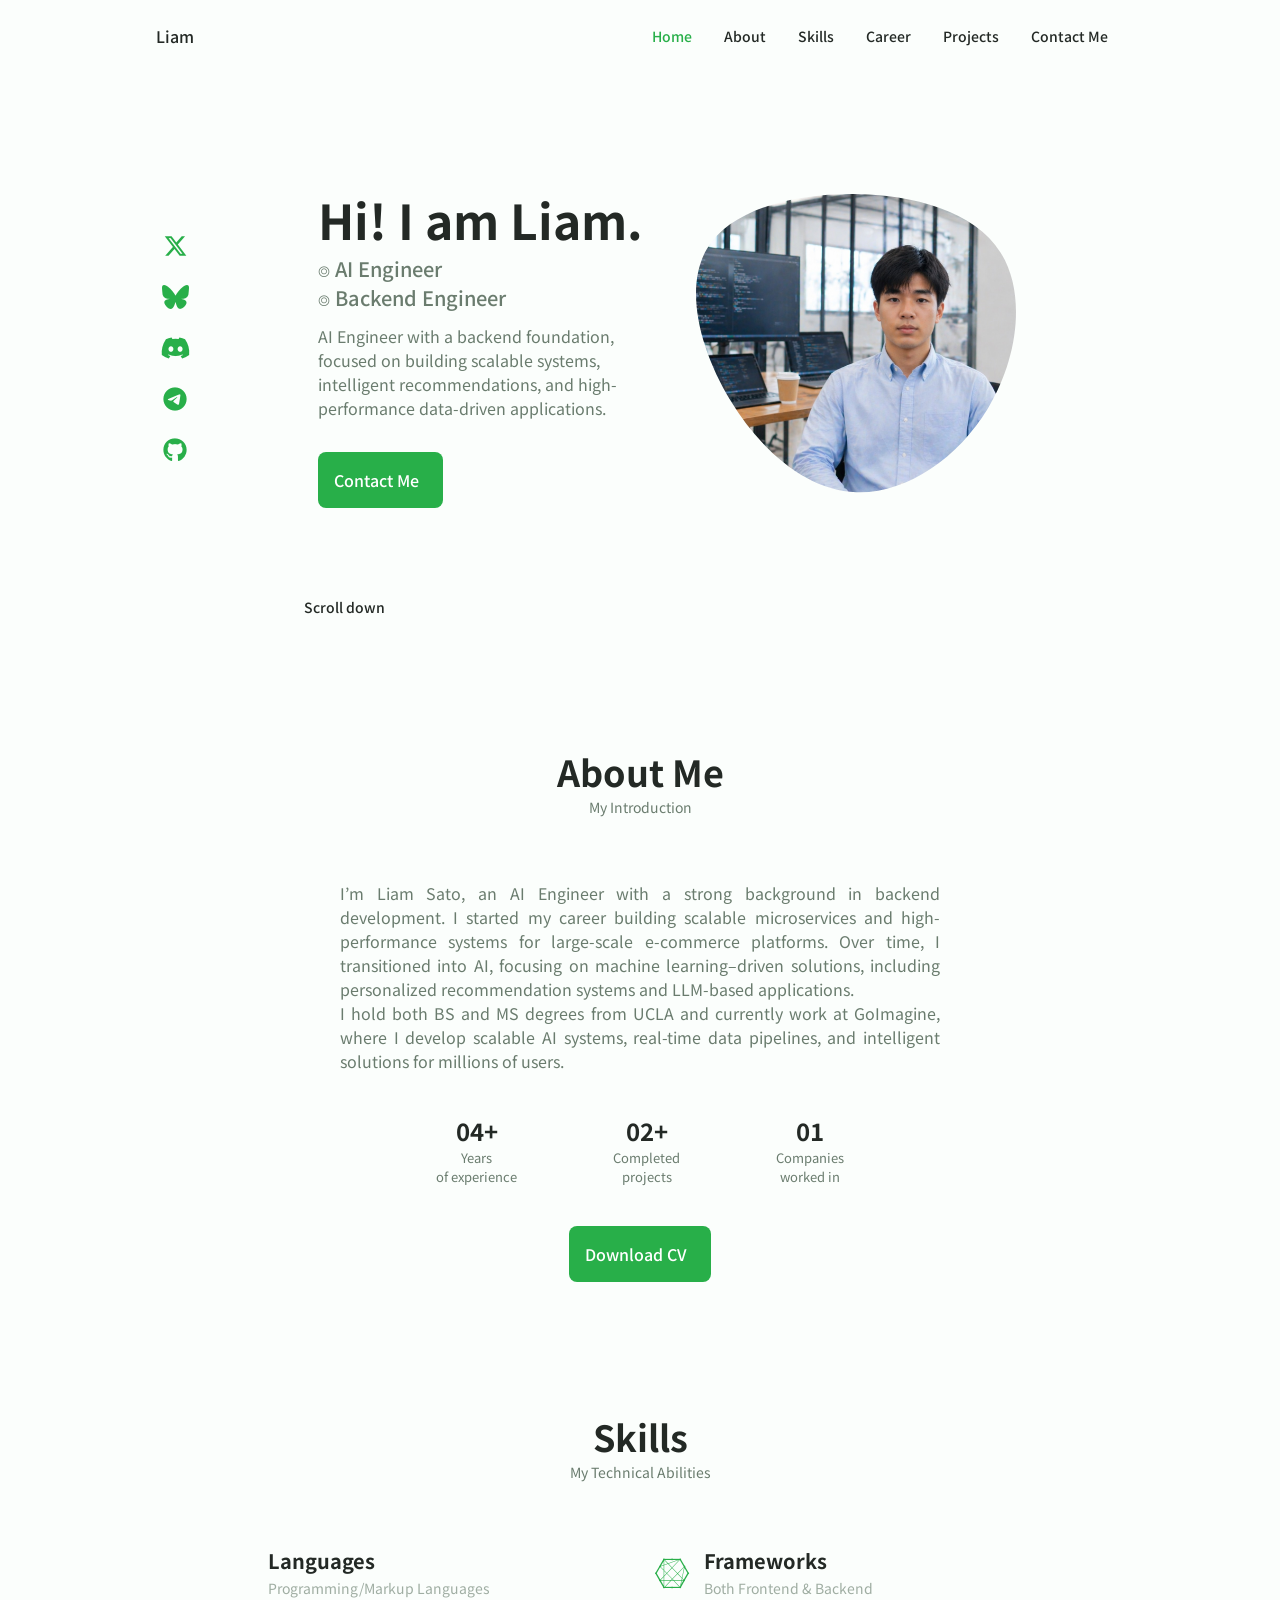
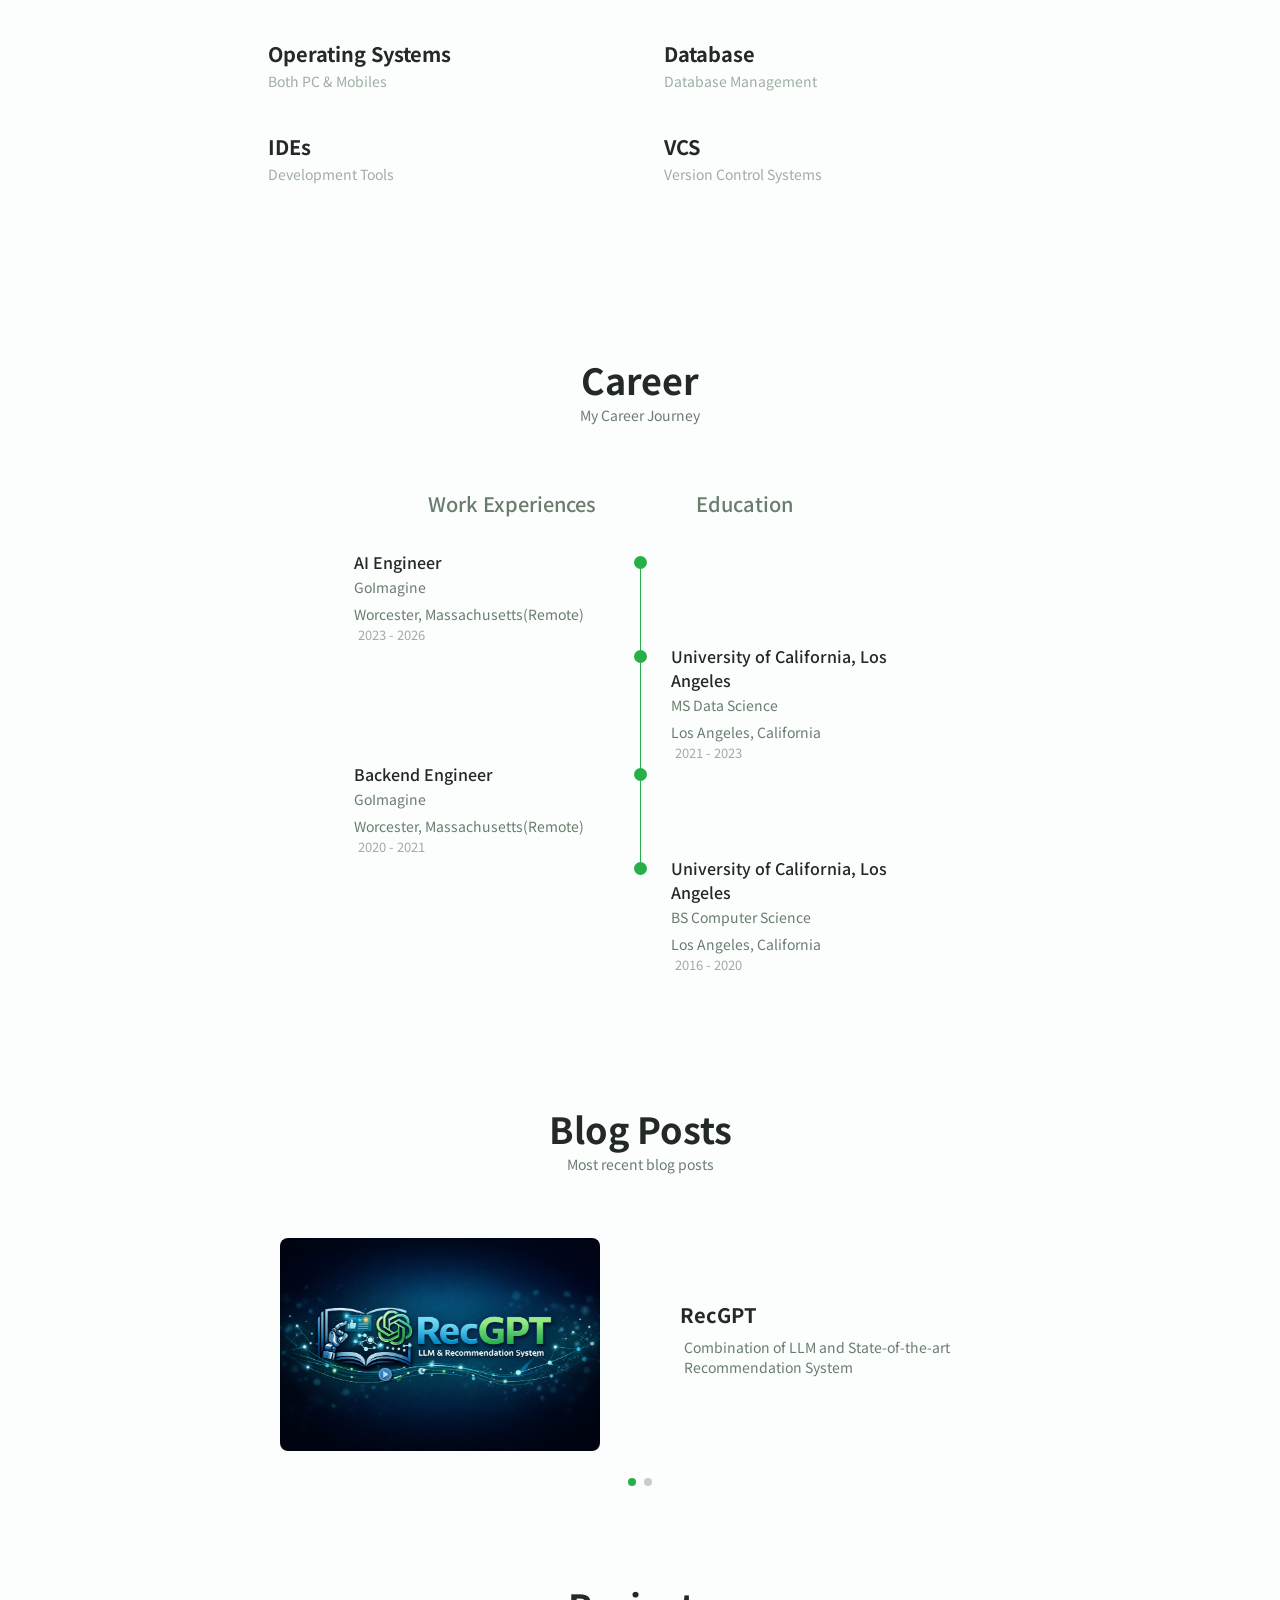
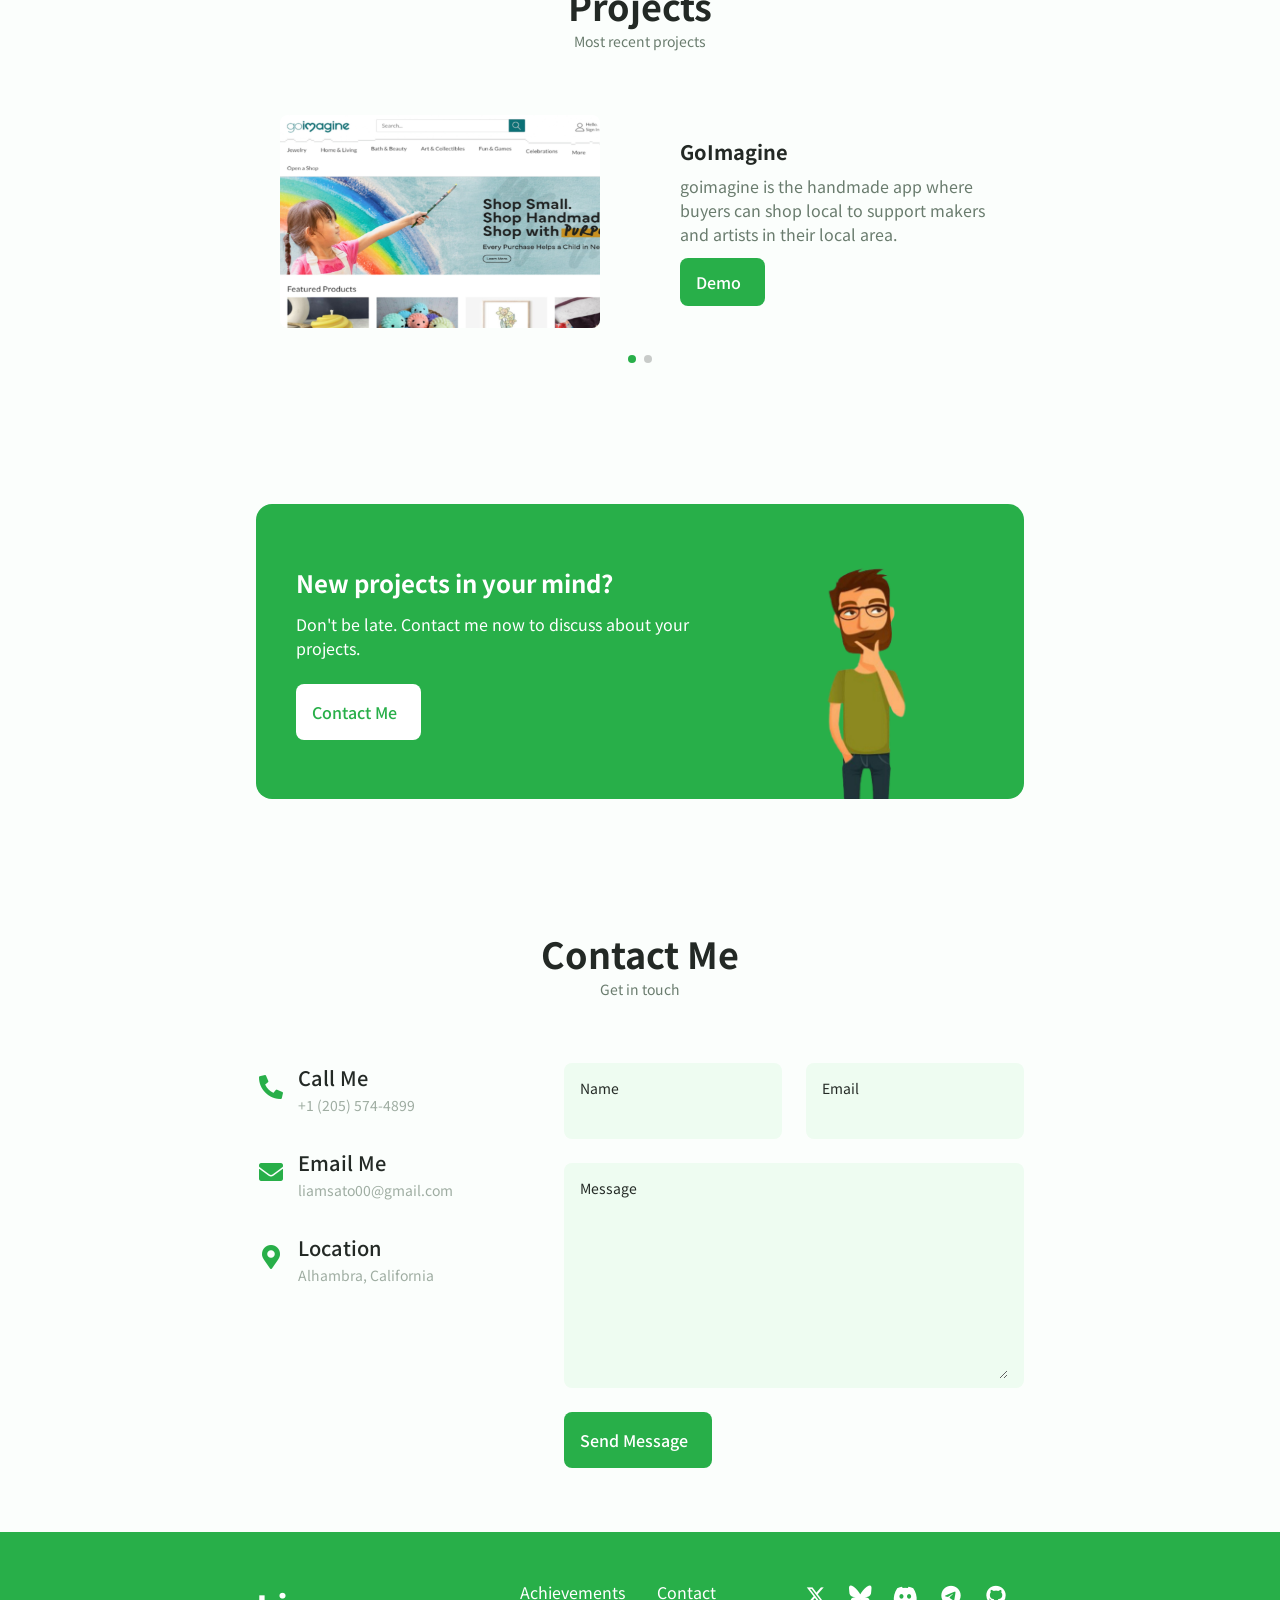
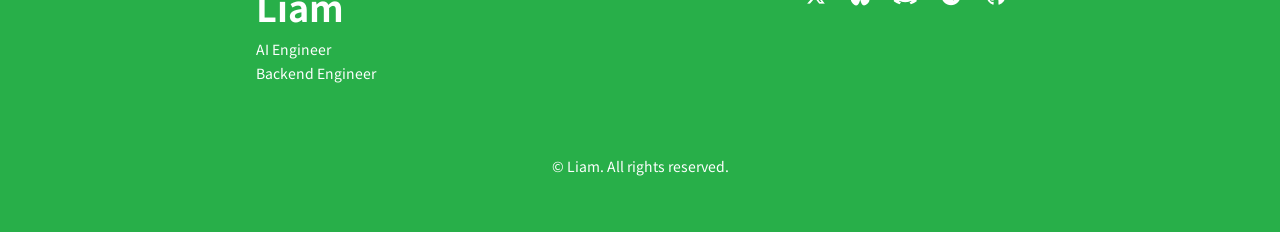
==== commit 26b50421: "fix images" ====
--- a/index.html
+++ b/index.html
@@ -132,7 +132,7 @@
                                     <i class="fa-brands fa-discord"></i>
                                 </a>
 
-                                <a href="https://t.me/liam13333" class="home__social__icon" target="_blank">
+                                <a href="https://t.me/gentliam" class="home__social__icon" target="_blank">
                                     <i class="fa-brands fa-telegram"></i>
                                 </a>
 
@@ -154,7 +154,7 @@
                                         165.547 130.807 187.559 100.226 186.353C69.6454 185.297 41.0228 161.023 21.7403
                                         129.362C2.45775 97.8511 -7.48481 59.1033 6.67581 34.5279C20.9871 10.1032 59.7028
                                         -0.149132 97.9666 0.00163737C136.23 0.303176 174.193 10.857 190.312 36.4879Z"/>
-                                        <image height="220%" class="home__blob__image" x='-220' y='-60' xlink:href="assets/image/welcome-image.png"/>
+                                        <image height="100%" class="home__blob__image" x='-150' xlink:href="assets/image/welcome-image.jpg"/>
                                     </g>
                                 </svg>
                             </div>
@@ -973,7 +973,7 @@
                                 <i class="fa-brands fa-discord"></i>
                             </a>
 
-                            <a href="https://t.me/liam13333" class="footer__social" target="_blank">
+                            <a href="https://t.me/gentliam" class="footer__social" target="_blank">
                                 <i class="fa-brands fa-telegram"></i>
                             </a>
 
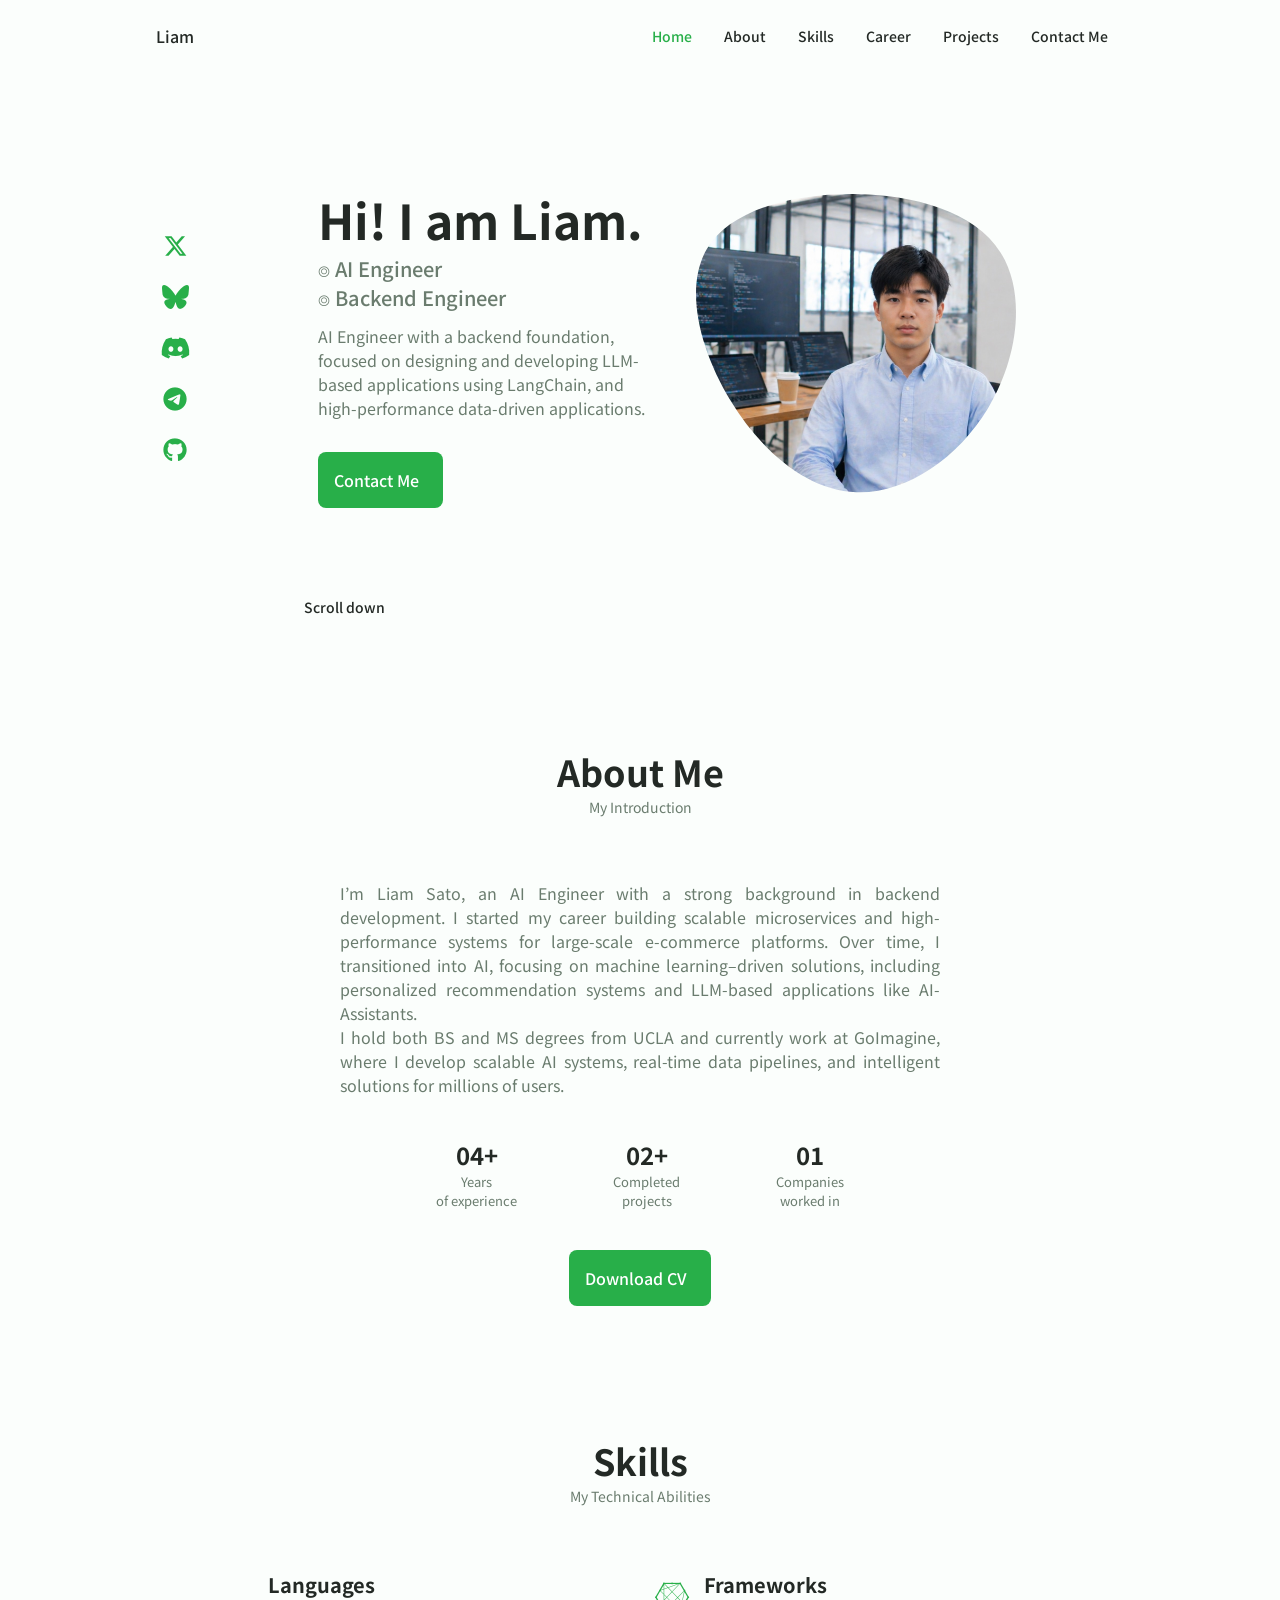
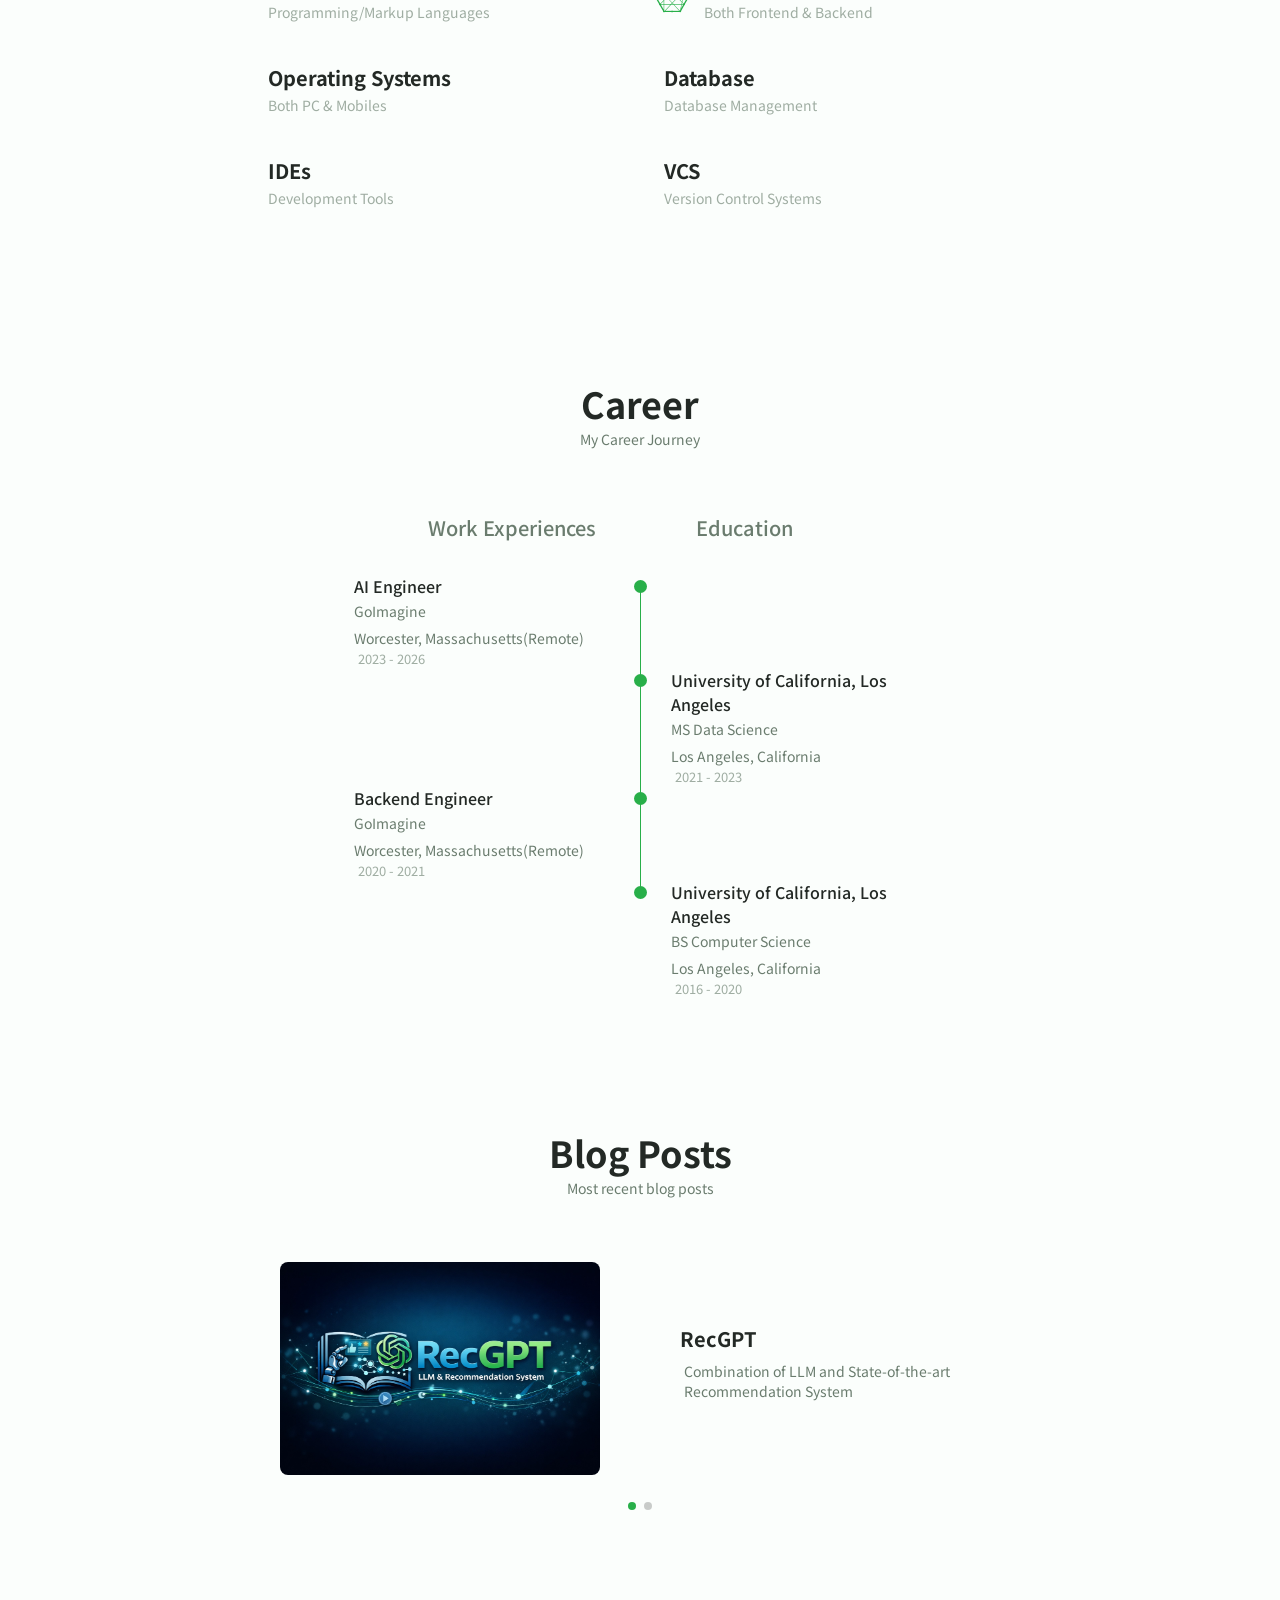
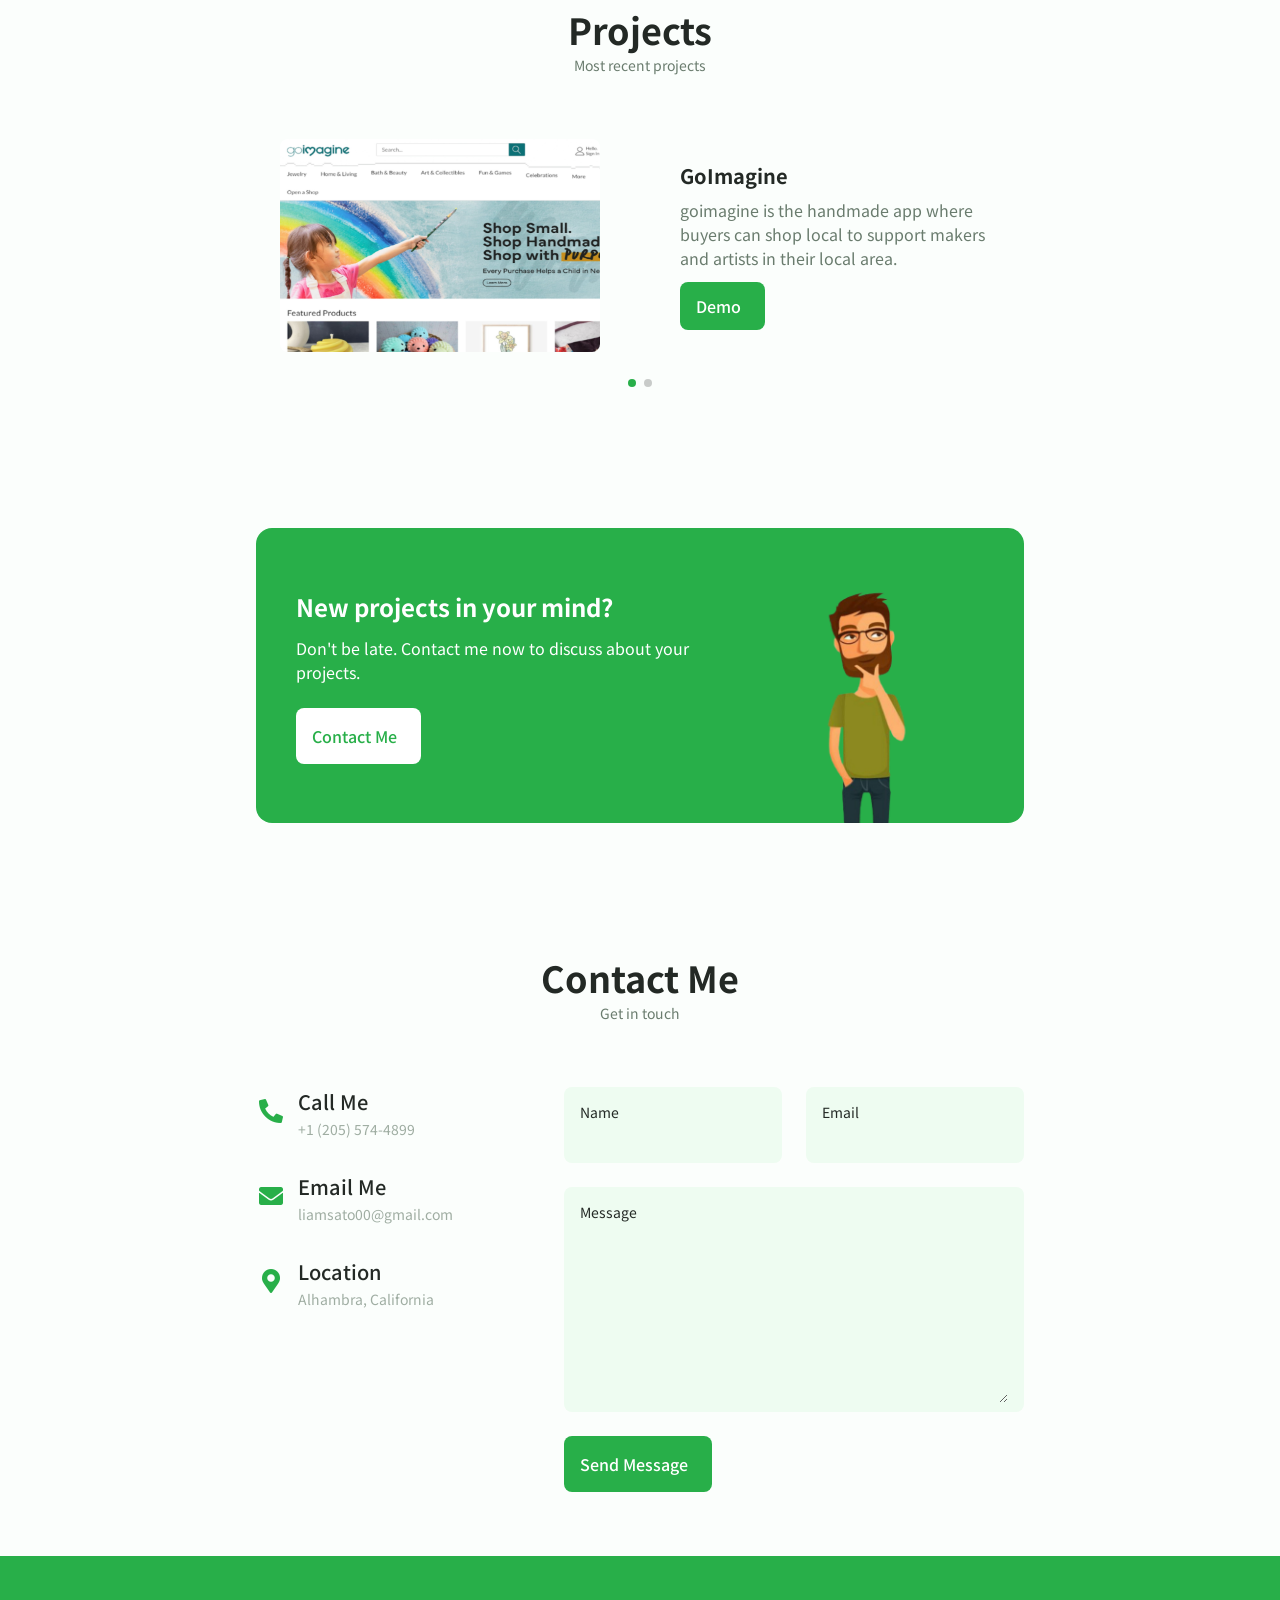
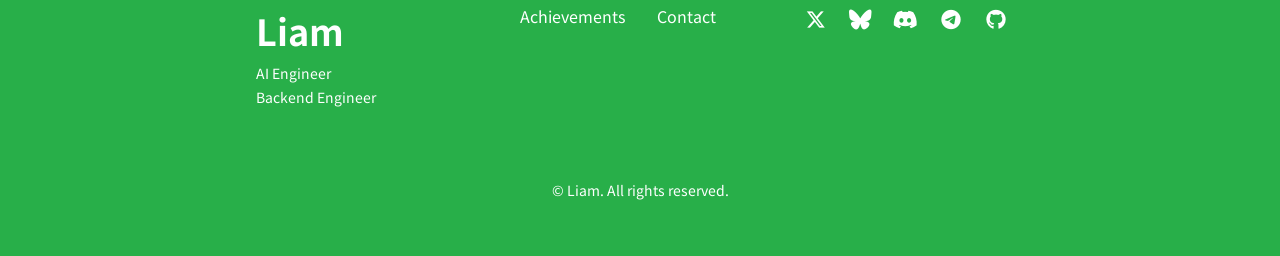
==== commit b49da875: "change cv" ====
--- a/index.html
+++ b/index.html
@@ -163,7 +163,7 @@
                                 <h1 class="home__title">Hi! I am Liam.</h1>
                                 <h3 class="home__subtitle">⌾ AI Engineer <br> ⌾ Backend Engineer</h3>
                                 <p class="home__description">
-                                    AI Engineer with a backend foundation, focused on building scalable systems, intelligent recommendations, and high-performance data-driven applications.
+                                    AI Engineer with a backend foundation, focused on designing and developing LLM-based applications using LangChain, and high-performance data-driven applications.
                                 </p>
                                 <a href="#contact" class="button button__flex">
                                     Contact Me <i class="uil uil-message button__icon"></i>
@@ -190,7 +190,7 @@
 
                         <div class="about__data">
                             <p class="about__description">
-                                I’m Liam Sato, an AI Engineer with a strong background in backend development. I started my career building scalable microservices and high-performance systems for large-scale e-commerce platforms. Over time, I transitioned into AI, focusing on machine learning–driven solutions, including personalized recommendation systems and LLM-based applications.<br>
+                                I’m Liam Sato, an AI Engineer with a strong background in backend development. I started my career building scalable microservices and high-performance systems for large-scale e-commerce platforms. Over time, I transitioned into AI, focusing on machine learning–driven solutions, including personalized recommendation systems and LLM-based applications like AI-Assistants.<br>
                                 I hold both BS and MS degrees from UCLA and currently work at GoImagine, where I develop scalable AI systems, real-time data pipelines, and intelligent solutions for millions of users.
                             </p>
         
@@ -465,6 +465,13 @@
                                         <tr>
                                             <td>
                                                 <div class="skills__item">
+                                                    <img src="assets/image/frameworks/langchain.png" alt="" class="skills__image">
+                                                    <h3 class="skills__name">LangChain</h3>
+                                                </div>
+                                            </td>
+
+                                            <td>
+                                                <div class="skills__item">
                                                     <img src="assets/image/frameworks/pytorch.png" alt="" class="skills__image">
                                                     <h3 class="skills__name">PyTorch</h3>
                                                 </div>
@@ -476,8 +483,6 @@
                                                     <h3 class="skills__name">Huggingface<br>Transformers</h3>
                                                 </div>
                                             </td>
-
-                                            <td></td>
 
                                             <td></td>
                                         </tr>
